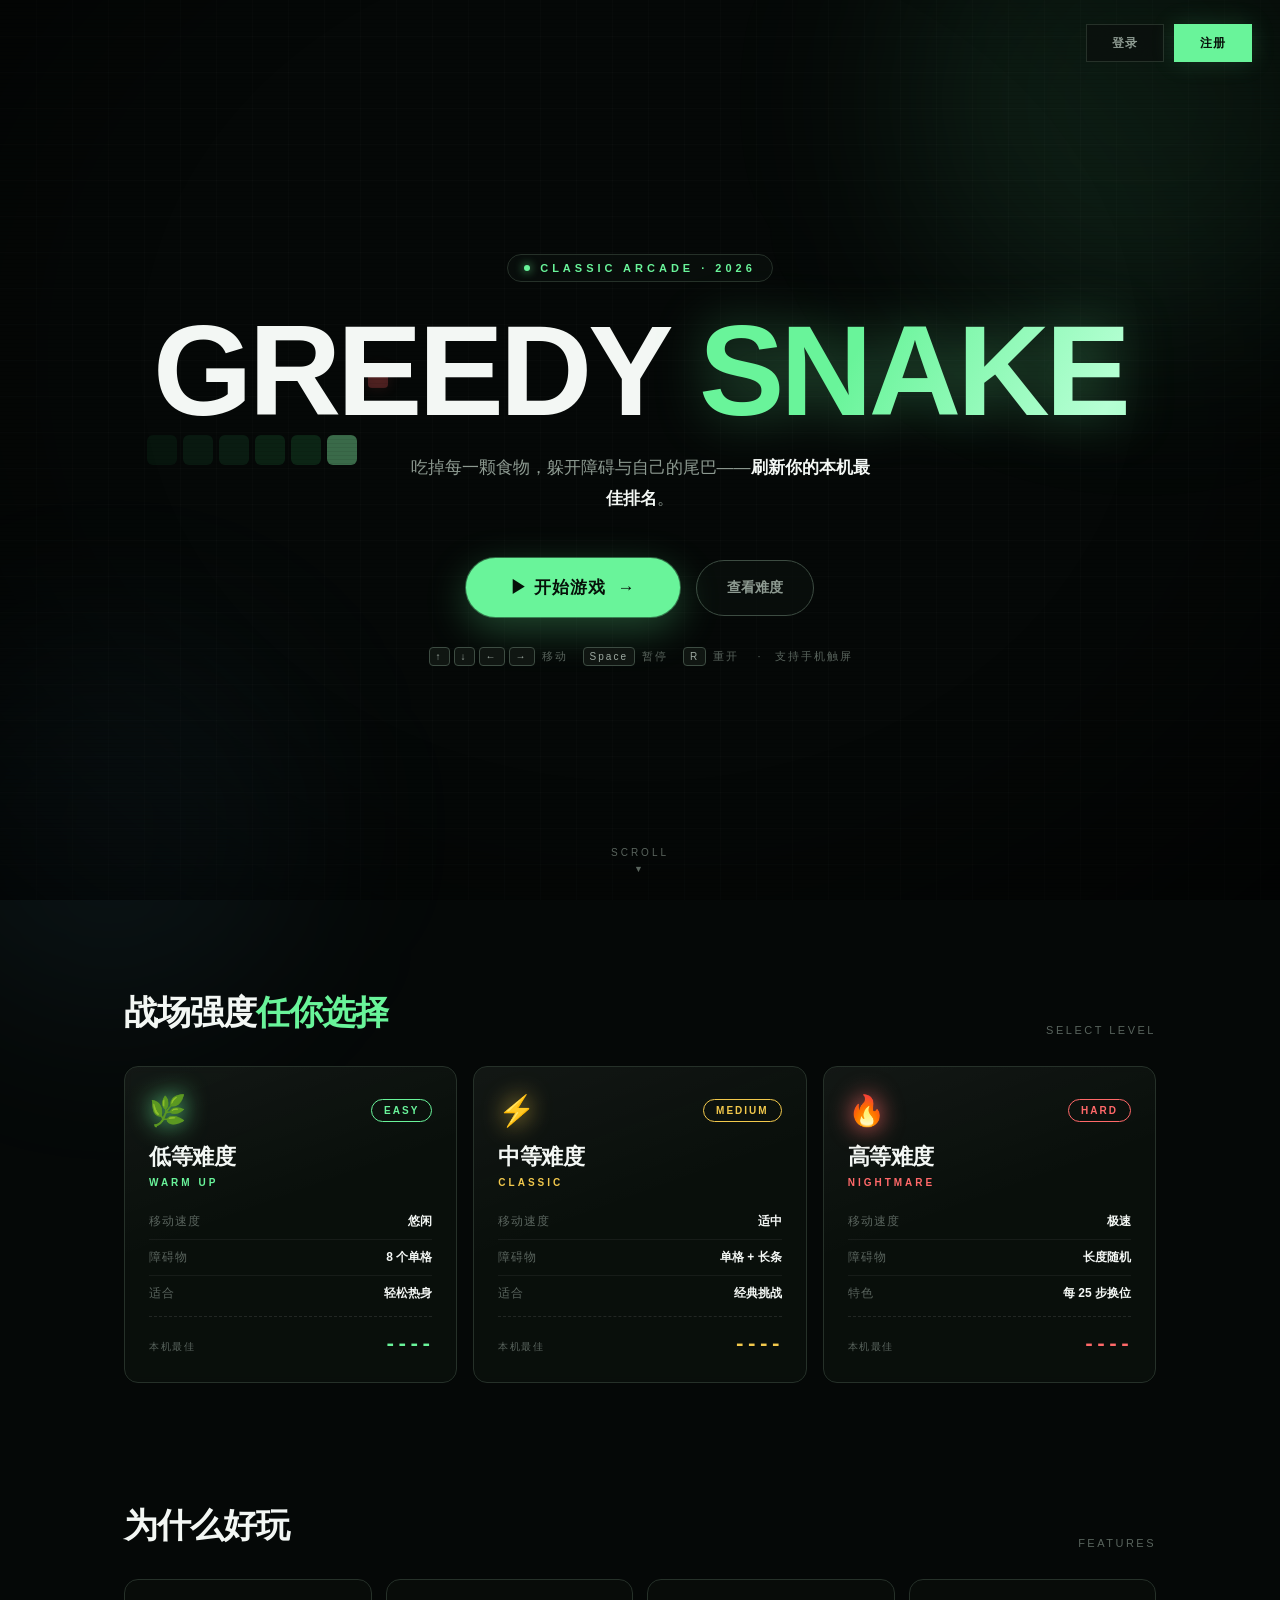
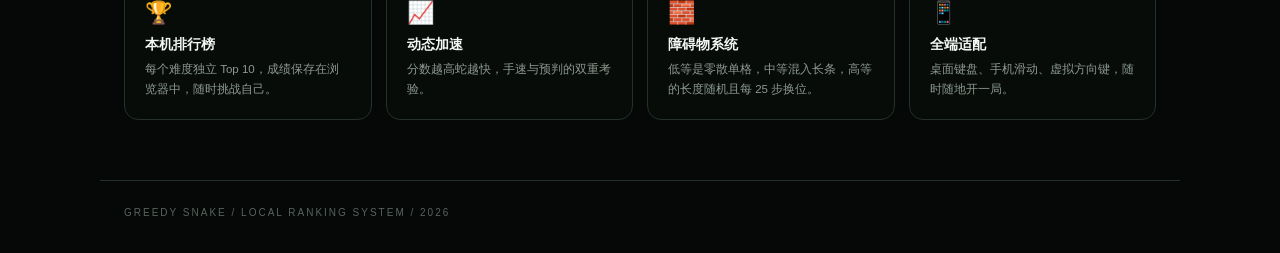
==== index.html @ e02978dd "Clear the auth forms when switching between login and register Only closing the dialog reset the inp" ====
<!DOCTYPE html>
<html lang="zh-CN">

<head>
    <meta charset="UTF-8">
    <meta name="viewport" content="width=device-width, initial-scale=1.0">
    <meta name="theme-color" content="#050807">
    <title>Greedy Snake · 经典贪吃蛇</title>
    <style>
        :root {
            color-scheme: dark;
            --bg: #050807;
            --green: #69f49a;
            --green-dim: rgba(105, 244, 154, .55);
            --yellow: #f2c94c;
            --red: #ff6969;
            --blue: #6ec6ff;
            --text: #f3f7f4;
            --muted: #8d9a91;
            --dim: #59645d;
            --line: #263129;
            --panel: #0b100d;
        }

        * {
            box-sizing: border-box;
            margin: 0;
            padding: 0;
        }

        html {
            scroll-behavior: smooth;
        }

        body {
            background: var(--bg);
            color: var(--text);
            font-family: Inter, "Microsoft YaHei", "PingFang SC", Arial, sans-serif;
            overflow-x: hidden;
        }

        button,
        input {
            font: inherit;
        }

        /* 顶部账号入口 */
        .accountBar {
            position: absolute;
            z-index: 10;
            top: 24px;
            right: 28px;
            display: flex;
            align-items: center;
            gap: 10px;
        }

        .accountButton {
            min-width: 78px;
            height: 38px;
            padding: 0 18px;
            border: 1px solid var(--line);
            background: rgba(11, 16, 13, .78);
            color: var(--muted);
            font-size: 12px;
            font-weight: 800;
            letter-spacing: 1px;
            cursor: pointer;
            backdrop-filter: blur(12px);
            transition: border-color .2s ease, color .2s ease, background .2s ease, transform .2s ease;
        }

        .accountButton:hover,
        .accountButton:focus-visible {
            border-color: var(--green);
            color: var(--text);
            outline: none;
            transform: translateY(-2px);
        }

        .accountButton.primary {
            border-color: var(--green);
            background: var(--green);
            color: #061009;
            box-shadow: 0 0 24px rgba(105, 244, 154, .15);
        }

        .accountButton.primary:hover,
        .accountButton.primary:focus-visible {
            background: #8affad;
            color: #061009;
        }

        .accountUser {
            display: flex;
            align-items: center;
            gap: 10px;
            height: 38px;
            padding-left: 14px;
            border: 1px solid var(--line);
            background: rgba(11, 16, 13, .82);
            backdrop-filter: blur(12px);
        }

        .accountUser[hidden] {
            display: none;
        }

        .accountUserName {
            max-width: 130px;
            overflow: hidden;
            color: var(--green);
            font-size: 12px;
            font-weight: 800;
            text-overflow: ellipsis;
            white-space: nowrap;
        }

        .logoutButton {
            align-self: stretch;
            padding: 0 12px;
            border: 0;
            border-left: 1px solid var(--line);
            background: transparent;
            color: var(--dim);
            font-size: 11px;
            cursor: pointer;
        }

        .logoutButton:hover,
        .logoutButton:focus-visible {
            color: var(--text);
            outline: none;
        }

        .authDialog {
            width: min(430px, calc(100vw - 32px));
            max-height: calc(100vh - 32px);
            margin: auto;
            padding: 0;
            overflow: auto;
            border: 1px solid #3d4c42;
            background: #0b100d;
            color: var(--text);
            box-shadow: 0 30px 100px rgba(0, 0, 0, .8), 0 0 45px rgba(105, 244, 154, .08);
        }

        .authDialog::backdrop {
            background: rgba(2, 5, 3, .78);
            backdrop-filter: blur(8px);
        }

        .authPanel {
            position: relative;
            padding: 30px 34px;
            background:
                linear-gradient(145deg, rgba(105, 244, 154, .07), transparent 40%),
                linear-gradient(rgba(255,255,255,.018) 1px, transparent 1px),
                linear-gradient(90deg, rgba(255,255,255,.018) 1px, transparent 1px);
            background-size: auto, 24px 24px, 24px 24px;
        }

        .authClose {
            position: absolute;
            top: 16px;
            right: 16px;
            width: 34px;
            height: 34px;
            border: 1px solid var(--line);
            background: rgba(5, 8, 7, .7);
            color: var(--muted);
            font-size: 20px;
            cursor: pointer;
        }

        .authClose:hover,
        .authClose:focus-visible {
            border-color: var(--green);
            color: var(--text);
            outline: none;
        }

        .authKicker {
            color: var(--green);
            font-family: Consolas, monospace;
            font-size: 10px;
            font-weight: 800;
            letter-spacing: 2.5px;
        }

        .authPanel h2 {
            margin-top: 10px;
            font-size: 30px;
            letter-spacing: -1px;
        }

        .authIntro {
            margin: 8px 0 24px;
            color: var(--muted);
            font-size: 13px;
            line-height: 1.7;
        }

        .authTabs {
            display: grid;
            grid-template-columns: 1fr 1fr;
            margin-bottom: 22px;
            border: 1px solid var(--line);
        }

        .authTab {
            height: 40px;
            border: 0;
            background: transparent;
            color: var(--dim);
            font-size: 12px;
            font-weight: 800;
            cursor: pointer;
        }

        .authTab.active {
            background: var(--green);
            color: #061009;
        }

        .authForm {
            display: grid;
            gap: 15px;
        }

        .authForm[hidden] {
            display: none;
        }

        .authField {
            display: grid;
            gap: 7px;
            color: var(--muted);
            font-size: 11px;
            font-weight: 800;
            letter-spacing: 1px;
        }

        .authField input {
            width: 100%;
            height: 46px;
            padding: 0 13px;
            border: 1px solid var(--line);
            border-radius: 0;
            outline: none;
            background: rgba(4, 8, 6, .85);
            color: var(--text);
            font-size: 14px;
            font-weight: 500;
            letter-spacing: 0;
        }

        .authField input:focus {
            border-color: var(--green);
            box-shadow: 0 0 0 3px rgba(105, 244, 154, .08);
        }

        .authField input::placeholder {
            color: #526058;
        }

        /* ── 注册时的协议勾选 ── */
        .authAgree {
            display: flex;
            flex-wrap: wrap;
            align-items: center;
            gap: 6px;
            margin-top: -2px;
            color: var(--muted);
            font-size: 11px;
            line-height: 1.6;
        }

        .authAgree input {
            width: 15px;
            height: 15px;
            margin: 0;
            accent-color: var(--green);
            cursor: pointer;
        }

        .authAgree label {
            cursor: pointer;
        }

        .authAgree a {
            color: var(--green);
            text-decoration: none;
        }

        .authAgree a:hover,
        .authAgree a:focus-visible {
            text-decoration: underline;
        }

        /* ── 注册密码强度检测 ── */
        .pwStrength {
            display: none;
            align-items: center;
            gap: 10px;
            margin-top: -8px;
            font-size: 10px;
            font-weight: 800;
            letter-spacing: 1px;
            color: var(--muted);
        }

        .pwStrength.on {
            display: flex;
        }

        .pwStrengthBars {
            display: flex;
            gap: 5px;
            flex: 1;
        }

        .pwStrengthBars i {
            flex: 1;
            height: 3px;
            background: #1c231f;
            transition: background .25s ease;
        }

        .pwStrengthText {
            min-width: 88px;
            text-align: right;
        }

        .pwStrength[data-level="1"] .pwStrengthText { color: var(--red); }
        .pwStrength[data-level="2"] .pwStrengthText { color: var(--yellow); }
        .pwStrength[data-level="3"] .pwStrengthText { color: var(--green); }

        .pwStrength[data-level="1"] .pwStrengthBars i:nth-child(-n+1) { background: var(--red); }
        .pwStrength[data-level="2"] .pwStrengthBars i:nth-child(-n+2) { background: var(--yellow); }
        .pwStrength[data-level="3"] .pwStrengthBars i:nth-child(-n+3) { background: var(--green); }

        .authSubmit {
            height: 48px;
            margin-top: 5px;
            border: 1px solid var(--green);
            background: var(--green);
            color: #061009;
            font-size: 13px;
            font-weight: 900;
            letter-spacing: 1px;
            cursor: pointer;
        }

        .authSubmit:hover,
        .authSubmit:focus-visible {
            background: #8affad;
            outline: none;
        }

        .authStatus {
            min-height: 20px;
            margin-top: 16px;
            color: var(--yellow);
            font-size: 11px;
            line-height: 1.7;
        }

        body:has(.authDialog[open]) {
            overflow: hidden;
        }

        /* ════════════════════════════════
           背景：AI 贪吃蛇演示 + 氛围层
           ════════════════════════════════ */
        #demoCanvas {
            position: fixed;
            inset: 0;
            width: 100vw;
            height: 100vh;
            opacity: .5;
            z-index: 0;
        }

        .scanlines {
            position: fixed;
            inset: 0;
            z-index: 1;
            pointer-events: none;
            background: repeating-linear-gradient(
                0deg,
                rgba(0, 0, 0, .18) 0px,
                rgba(0, 0, 0, .18) 1px,
                transparent 1px,
                transparent 4px
            );
            opacity: .35;
        }

        .vignette {
            position: fixed;
            inset: 0;
            z-index: 1;
            pointer-events: none;
            background:
                radial-gradient(ellipse at 50% 40%, transparent 55%, rgba(0, 0, 0, .55) 100%);
        }

        .glow-orb {
            position: fixed;
            z-index: 0;
            border-radius: 50%;
            filter: blur(90px);
            pointer-events: none;
        }

        .glow-orb.one {
            width: 480px;
            height: 480px;
            top: -140px;
            right: -100px;
            background: rgba(105, 244, 154, .09);
        }

        .glow-orb.two {
            width: 380px;
            height: 380px;
            bottom: -120px;
            left: -80px;
            background: rgba(110, 198, 255, .06);
        }

        /* ════════════════════════════════
           Hero 区
           ════════════════════════════════ */
        .hero {
            position: relative;
            z-index: 2;
            min-height: 100vh;
            display: flex;
            flex-direction: column;
            align-items: center;
            justify-content: center;
            text-align: center;
            padding: 60px 24px 40px;
        }

        .eyebrow {
            display: inline-flex;
            align-items: center;
            gap: 10px;
            padding: 7px 16px;
            border: 1px solid var(--line);
            border-radius: 999px;
            background: rgba(11, 16, 13, .7);
            color: var(--green);
            font-size: 11px;
            font-weight: 800;
            letter-spacing: 4px;
            animation: fadeDown .8s ease both;
        }

        .eyebrow i {
            width: 6px;
            height: 6px;
            border-radius: 50%;
            background: var(--green);
            box-shadow: 0 0 10px var(--green);
            animation: blink 1.6s infinite;
        }

        @keyframes blink {
            0%, 100% { opacity: 1; }
            50% { opacity: .25; }
        }

        .hero h1 {
            margin: 28px 0 0;
            font-size: clamp(52px, 10vw, 128px);
            font-weight: 900;
            line-height: .95;
            letter-spacing: -4px;
            animation: fadeDown .8s .1s ease both;
        }

        .hero h1 .word {
            color: var(--text);
        }

        .hero h1 .accent {
            background: linear-gradient(120deg, var(--green) 20%, #b6ffd4 50%, var(--green) 80%);
            background-size: 200% auto;
            -webkit-background-clip: text;
            background-clip: text;
            color: transparent;
            animation: shine 4s linear infinite;
            filter: drop-shadow(0 0 26px rgba(105, 244, 154, .35));
        }

        @keyframes shine {
            to { background-position: 200% center; }
        }

        .tagline {
            margin: 22px 0 0;
            max-width: 460px;
            color: var(--muted);
            font-size: clamp(14px, 2vw, 17px);
            line-height: 1.8;
            animation: fadeDown .8s .2s ease both;
        }

        .tagline strong {
            color: var(--text);
        }

        /* ── CTA 按钮 ── */
        .ctaRow {
            display: flex;
            align-items: center;
            gap: 16px;
            margin-top: 44px;
            animation: fadeDown .8s .3s ease both;
        }

        .cta {
            position: relative;
            display: inline-flex;
            align-items: center;
            gap: 12px;
            padding: 18px 44px;
            border-radius: 999px;
            background: var(--green);
            color: #061009;
            font-size: 17px;
            font-weight: 900;
            letter-spacing: 1px;
            text-decoration: none;
            box-shadow:
                0 0 0 1px rgba(105, 244, 154, .4),
                0 12px 40px rgba(105, 244, 154, .28);
            transition: transform .25s ease, box-shadow .25s ease;
            overflow: hidden;
        }

        .cta::before {
            content: "";
            position: absolute;
            top: 0;
            left: -80%;
            width: 50%;
            height: 100%;
            background: linear-gradient(100deg, transparent, rgba(255, 255, 255, .45), transparent);
            transform: skewX(-20deg);
            animation: sweep 3.2s ease-in-out infinite;
        }

        @keyframes sweep {
            0%, 55% { left: -80%; }
            100% { left: 160%; }
        }

        .cta:hover {
            transform: translateY(-3px) scale(1.03);
            box-shadow:
                0 0 0 1px rgba(105, 244, 154, .6),
                0 18px 55px rgba(105, 244, 154, .42);
        }

        .cta .arrow {
            transition: transform .25s ease;
        }

        .cta:hover .arrow {
            transform: translateX(5px);
        }

        .ctaGhost {
            display: inline-flex;
            align-items: center;
            gap: 8px;
            padding: 18px 30px;
            border: 1px solid var(--line-bright, #3d4c42);
            border-radius: 999px;
            background: rgba(11, 16, 13, .7);
            color: var(--muted);
            font-size: 14px;
            font-weight: 700;
            text-decoration: none;
            transition: border-color .25s ease, color .25s ease, transform .25s ease;
        }

        .ctaGhost:hover {
            border-color: var(--green);
            color: var(--text);
            transform: translateY(-3px);
        }

        .heroHint {
            margin-top: 30px;
            color: var(--dim);
            font-size: 11px;
            letter-spacing: 2px;
            animation: fadeDown .8s .4s ease both;
        }

        .heroHint kbd {
            min-width: 20px;
            display: inline-block;
            margin: 0 2px;
            padding: 3px 6px;
            border: 1px solid #3d4c42;
            border-radius: 4px;
            background: #101612;
            color: #9da9a1;
            font-family: inherit;
            font-size: 10px;
            text-align: center;
        }

        @keyframes fadeDown {
            from { opacity: 0; transform: translateY(24px); }
            to { opacity: 1; transform: translateY(0); }
        }

        /* ── 向下滚动指示 ── */
        .scrollCue {
            position: absolute;
            bottom: 26px;
            left: 50%;
            transform: translateX(-50%);
            color: var(--dim);
            font-size: 10px;
            letter-spacing: 3px;
            animation: bounce 2s ease-in-out infinite;
        }

        .scrollCue::after {
            content: "▼";
            display: block;
            text-align: center;
            margin-top: 6px;
            font-size: 9px;
        }

        @keyframes bounce {
            0%, 100% { transform: translate(-50%, 0); opacity: .7; }
            50% { transform: translate(-50%, 8px); opacity: 1; }
        }

        /* ════════════════════════════════
           难度卡片区
           ════════════════════════════════ */
        .section {
            position: relative;
            z-index: 2;
            width: min(1080px, 100%);
            margin: 0 auto;
            padding: 90px 24px 30px;
        }

        .sectionHead {
            display: flex;
            align-items: flex-end;
            justify-content: space-between;
            gap: 20px;
            margin-bottom: 30px;
        }

        .sectionHead h2 {
            font-size: clamp(24px, 3.4vw, 34px);
            letter-spacing: -1px;
        }

        .sectionHead h2 em {
            font-style: normal;
            color: var(--green);
        }

        .sectionHead p {
            color: var(--dim);
            font-size: 11px;
            letter-spacing: 2.5px;
        }

        .cards {
            display: grid;
            grid-template-columns: repeat(3, minmax(0, 1fr));
            gap: 16px;
        }

        .card {
            position: relative;
            display: flex;
            flex-direction: column;
            gap: 14px;
            padding: 26px 24px;
            border: 1px solid var(--line);
            border-radius: 14px;
            background:
                linear-gradient(160deg, rgba(255, 255, 255, .04), transparent 45%),
                rgba(11, 16, 13, .88);
            text-decoration: none;
            color: inherit;
            backdrop-filter: blur(4px);
            transition: transform .28s ease, border-color .28s ease, box-shadow .28s ease;
            overflow: hidden;
        }

        .card::after {
            content: "";
            position: absolute;
            inset: auto 0 0;
            height: 3px;
            background: currentColor;
            transform: scaleX(0);
            transform-origin: left;
            transition: transform .3s ease;
        }

        .card:hover {
            transform: translateY(-8px);
            border-color: currentColor;
        }

        .card:hover::after {
            transform: scaleX(1);
        }

        .card.easy { color: var(--green); }
        .card.medium { color: var(--yellow); }
        .card.hard { color: var(--red); }

        .cardTop {
            display: flex;
            align-items: center;
            justify-content: space-between;
        }

        .badge {
            padding: 5px 12px;
            border-radius: 999px;
            border: 1px solid currentColor;
            font-size: 10px;
            font-weight: 900;
            letter-spacing: 2px;
        }

        .cardIcon {
            font-size: 30px;
            filter: drop-shadow(0 0 12px currentColor);
        }

        .card h3 {
            color: var(--text);
            margin: 0;
            font-size: 22px;
            letter-spacing: -.5px;
        }

        .card .en {
            color: currentColor;
            font-size: 10px;
            font-weight: 800;
            letter-spacing: 3px;
            margin-top: 4px;
        }

        .cardSpecs {
            list-style: none;
            display: flex;
            flex-direction: column;
        }

        .cardSpecs li {
            display: flex;
            align-items: center;
            justify-content: space-between;
            padding: 9px 0;
            border-bottom: 1px solid rgba(255, 255, 255, .06);
            font-size: 12px;
        }

        .cardSpecs li:last-child {
            border-bottom: 0;
            padding-bottom: 0;
        }

        .cardSpecs span {
            color: var(--dim);
            letter-spacing: 1px;
        }

        .cardSpecs strong {
            color: var(--text);
            font-weight: 700;
        }

        .cardBest {
            display: flex;
            align-items: baseline;
            justify-content: space-between;
            margin-top: auto;
            padding-top: 16px;
            border-top: 1px dashed rgba(255, 255, 255, .1);
        }

        .cardBest span {
            color: var(--dim);
            font-size: 10px;
            letter-spacing: 1.5px;
        }

        .cardBest strong {
            font-family: Consolas, monospace;
            font-size: 20px;
            color: currentColor;
        }

        /* ════════════════════════════════
           特色区
           ════════════════════════════════ */
        .features {
            display: grid;
            grid-template-columns: repeat(4, minmax(0, 1fr));
            gap: 14px;
            padding-bottom: 30px;
        }

        .feature {
            padding: 20px;
            border: 1px solid var(--line);
            border-radius: 14px;
            background: rgba(11, 16, 13, .6);
            text-align: left;
        }

        .feature .fi {
            font-size: 22px;
        }

        .feature h4 {
            margin: 10px 0 6px;
            font-size: 14px;
        }

        .feature p {
            color: var(--muted);
            font-size: 11.5px;
            line-height: 1.7;
        }

        /* ════════════════════════════════
           页脚
           ════════════════════════════════ */
        footer {
            position: relative;
            z-index: 2;
            display: flex;
            align-items: center;
            justify-content: space-between;
            gap: 16px;
            width: min(1080px, 100%);
            margin: 0 auto;
            padding: 26px 24px 34px;
            border-top: 1px solid var(--line);
            color: var(--dim);
            font-size: 10px;
            letter-spacing: 2px;
        }

        footer a {
            color: var(--green);
            text-decoration: none;
        }

        footer a:hover {
            text-decoration: underline;
        }

        /* ════════════════════════════════
           响应式
           ════════════════════════════════ */
        @media (max-width: 900px) {
            .cards {
                grid-template-columns: 1fr;
            }

            .features {
                grid-template-columns: repeat(2, 1fr);
            }
        }

        @media (max-width: 560px) {
            .accountBar {
                top: 14px;
                right: 14px;
                gap: 7px;
            }

            .accountButton {
                min-width: 64px;
                height: 34px;
                padding: 0 12px;
                font-size: 11px;
            }

            .authPanel {
                padding: 30px 22px 24px;
            }

            .hero h1 {
                letter-spacing: -2px;
            }

            .ctaRow {
                flex-direction: column;
                width: 100%;
            }

            .cta,
            .ctaGhost {
                width: min(320px, 100%);
                justify-content: center;
            }

            .features {
                grid-template-columns: 1fr;
            }

            footer {
                flex-direction: column;
                text-align: center;
            }
        }

        @media (prefers-reduced-motion: reduce) {
            *,
            *::before,
            *::after {
                animation: none !important;
                transition: none !important;
            }
        }
    </style>
</head>

<body>

<!-- 氛围层 -->
<canvas id="demoCanvas" aria-hidden="true"></canvas>
<div class="glow-orb one" aria-hidden="true"></div>
<div class="glow-orb two" aria-hidden="true"></div>
<div class="scanlines" aria-hidden="true"></div>
<div class="vignette" aria-hidden="true"></div>

<nav class="accountBar" aria-label="账号操作">
    <button class="accountButton guestAccountAction" type="button" data-auth-open="login">登录</button>
    <button class="accountButton primary guestAccountAction" type="button" data-auth-open="register">注册</button>
    <div class="accountUser" id="accountUser" hidden>
        <span class="accountUserName" id="accountUserName"></span>
        <button class="logoutButton" id="logoutButton" type="button">退出</button>
    </div>
</nav>

<dialog class="authDialog" id="authDialog" aria-labelledby="authTitle">
    <section class="authPanel">
        <button class="authClose" id="authClose" type="button" aria-label="关闭登录窗口">×</button>
        <p class="authKicker">PLAYER ACCOUNT</p>
        <h2 id="authTitle">欢迎回来</h2>
        <p class="authIntro" id="authIntro">登录后即可在不同设备继续挑战。</p>

        <div class="authTabs" role="tablist" aria-label="登录或注册">
            <button class="authTab active" type="button" role="tab" aria-selected="true" data-auth-tab="login">登录</button>
            <button class="authTab" type="button" role="tab" aria-selected="false" data-auth-tab="register">注册</button>
        </div>

        <form class="authForm" id="loginForm" data-auth-form="login">
            <label class="authField">
                邮箱
                <input name="email" type="email" autocomplete="email" placeholder="player@example.com" required>
            </label>
            <label class="authField">
                密码
                <input name="password" type="password" autocomplete="current-password" minlength="8" placeholder="请输入至少 8 位密码" required>
            </label>
            <button class="authSubmit" type="submit">进入游戏 →</button>
        </form>

        <form class="authForm" id="registerForm" data-auth-form="register" hidden>
            <label class="authField">
                玩家昵称
                <input name="nickname" type="text" autocomplete="nickname" maxlength="12" pattern=".*\S.*" title="昵称不能全是空格" placeholder="最多 12 个字符" required>
            </label>
            <label class="authField">
                邮箱
                <input name="email" type="email" autocomplete="email" placeholder="player@example.com" required>
            </label>
            <label class="authField">
                密码
                <input name="password" type="password" autocomplete="new-password" minlength="8" pattern=".*\S.*" title="密码不能全是空格" placeholder="请输入至少 8 位密码" required>
            </label>
            <span class="pwStrength" id="pwStrength" data-level="0" aria-live="polite">
                <span class="pwStrengthBars" aria-hidden="true"><i></i><i></i><i></i></span>
                <span class="pwStrengthText" id="pwStrengthText"></span>
            </span>
            <label class="authField">
                确认密码
                <input name="confirmPassword" type="password" autocomplete="new-password" minlength="8" placeholder="再次输入密码" required>
            </label>
            <div class="authAgree">
                <input type="checkbox" id="agreeTerms" name="agreed" required>
                <label for="agreeTerms">我已阅读并同意</label>
                <a href="/terms.html" target="_blank" rel="noopener">《用户协议》</a>
                <span>与</span>
                <a href="/privacy.html" target="_blank" rel="noopener">《隐私政策》</a>
            </div>
            <button class="authSubmit" type="submit">创建玩家账号 →</button>
        </form>

        <p class="authStatus" id="authStatus" role="status" aria-live="polite"></p>
    </section>
</dialog>

<!-- Hero -->
<main class="hero">
    <p class="eyebrow"><i></i> CLASSIC ARCADE · 2026</p>
    <h1><span class="word">GREEDY</span> <span class="accent">SNAKE</span></h1>
    <p class="tagline">吃掉每一颗食物，躲开障碍与自己的尾巴——<strong>刷新你的本机最佳排名</strong>。</p>

    <div class="ctaRow">
        <a class="cta" id="startGameLink" href="web_game/page/home.html">▶ 开始游戏 <span class="arrow">→</span></a>
        <a class="ctaGhost" href="#difficulty">查看难度</a>
    </div>

    <p class="heroHint">
        <kbd>↑</kbd><kbd>↓</kbd><kbd>←</kbd><kbd>→</kbd> 移动　<kbd>Space</kbd> 暂停　<kbd>R</kbd> 重开
        　·　支持手机触屏
    </p>

    <span class="scrollCue">SCROLL</span>
</main>

<!-- 难度选择 -->
<section class="section" id="difficulty">
    <div class="sectionHead">
        <h2>战场强度<em>任你选择</em></h2>
        <p>SELECT LEVEL</p>
    </div>

    <div class="cards">
        <div class="card easy">
            <div class="cardTop">
                <span class="cardIcon">🌿</span>
                <span class="badge">EASY</span>
            </div>
            <div class="cardTitle">
                <h3>低等难度</h3>
                <span class="en">WARM UP</span>
            </div>
            <ul class="cardSpecs">
                <li><span>移动速度</span><strong>悠闲</strong></li>
                <li><span>障碍物</span><strong>8 个单格</strong></li>
                <li><span>适合</span><strong>轻松热身</strong></li>
            </ul>
            <div class="cardBest">
                <span>本机最佳</span>
                <strong id="bestEasy">----</strong>
            </div>
        </div>

        <div class="card medium">
            <div class="cardTop">
                <span class="cardIcon">⚡</span>
                <span class="badge">MEDIUM</span>
            </div>
            <div class="cardTitle">
                <h3>中等难度</h3>
                <span class="en">CLASSIC</span>
            </div>
            <ul class="cardSpecs">
                <li><span>移动速度</span><strong>适中</strong></li>
                <li><span>障碍物</span><strong>单格 + 长条</strong></li>
                <li><span>适合</span><strong>经典挑战</strong></li>
            </ul>
            <div class="cardBest">
                <span>本机最佳</span>
                <strong id="bestMedium">----</strong>
            </div>
        </div>

        <div class="card hard">
            <div class="cardTop">
                <span class="cardIcon">🔥</span>
                <span class="badge">HARD</span>
            </div>
            <div class="cardTitle">
                <h3>高等难度</h3>
                <span class="en">NIGHTMARE</span>
            </div>
            <ul class="cardSpecs">
                <li><span>移动速度</span><strong>极速</strong></li>
                <li><span>障碍物</span><strong>长度随机</strong></li>
                <li><span>特色</span><strong>每 25 步换位</strong></li>
            </ul>
            <div class="cardBest">
                <span>本机最佳</span>
                <strong id="bestHard">----</strong>
            </div>
        </div>
    </div>
</section>

<!-- 特色 -->
<section class="section">
    <div class="sectionHead">
        <h2>为什么好玩</h2>
        <p>FEATURES</p>
    </div>

    <div class="features">
        <div class="feature">
            <span class="fi">🏆</span>
            <h4>本机排行榜</h4>
            <p>每个难度独立 Top 10，成绩保存在浏览器中，随时挑战自己。</p>
        </div>
        <div class="feature">
            <span class="fi">📈</span>
            <h4>动态加速</h4>
            <p>分数越高蛇越快，手速与预判的双重考验。</p>
        </div>
        <div class="feature">
            <span class="fi">🧱</span>
            <h4>障碍物系统</h4>
            <p>低等是零散单格，中等混入长条，高等的长度随机且每 25 步换位。</p>
        </div>
        <div class="feature">
            <span class="fi">📱</span>
            <h4>全端适配</h4>
            <p>桌面键盘、手机滑动、虚拟方向键，随时随地开一局。</p>
        </div>
    </div>
</section>

<footer>
    <span>GREEDY SNAKE / LOCAL RANKING SYSTEM / 2026</span>
</footer>

<script>
    /* ════════════════════════════════
       背景：自动寻路的演示贪吃蛇
       ════════════════════════════════ */
    (function () {
        const canvas = document.getElementById("demoCanvas");
        const ctx = canvas.getContext("2d");
        const reducedMotion = window.matchMedia("(prefers-reduced-motion: reduce)").matches;

        const CELL = 36;
        let cols = 0;
        let rows = 0;
        let snake = [];
        let dir = { x: 1, y: 0 };
        let food = { x: 0, y: 0 };
        let deadFade = 0;

        function resize() {
            canvas.width = window.innerWidth;
            canvas.height = window.innerHeight;
            cols = Math.ceil(canvas.width / CELL);
            rows = Math.ceil(canvas.height / CELL);
            resetSnake();
        }

        function resetSnake() {
            const startY = Math.floor(rows / 2);
            const startX = Math.floor(cols / 4);
            snake = [];
            for (let i = 0; i < 6; i++) {
                snake.push({ x: startX - i, y: startY });
            }
            dir = { x: 1, y: 0 };
            placeFood();
        }

        function placeFood() {
            let tries = 0;
            do {
                food = {
                    x: Math.floor(Math.random() * cols),
                    y: Math.floor(Math.random() * rows)
                };
                tries++;
            } while (tries < 200 && snake.some(p => p.x === food.x && p.y === food.y));
        }

        function occupied(x, y, ignoreTail) {
            return snake.some((p, i) => {
                if (ignoreTail && i === snake.length - 1) return false;
                return p.x === x && p.y === y;
            });
        }

        function step() {
            const head = snake[0];
            // 候选方向：优先靠近食物
            const prefs = [];
            const dx = food.x - head.x;
            const dy = food.y - head.y;

            if (Math.abs(dx) >= Math.abs(dy)) {
                if (dx !== 0) prefs.push({ x: Math.sign(dx), y: 0 });
                if (dy !== 0) prefs.push({ x: 0, y: Math.sign(dy) });
            } else {
                if (dy !== 0) prefs.push({ x: 0, y: Math.sign(dy) });
                if (dx !== 0) prefs.push({ x: Math.sign(dx), y: 0 });
            }
            // 备选：其余方向
            [{ x: 1, y: 0 }, { x: -1, y: 0 }, { x: 0, y: 1 }, { x: 0, y: -1 }]
                .forEach(d => prefs.push(d));

            let next = null;
            for (const d of prefs) {
                // 不能直接掉头
                if (d.x === -dir.x && d.y === -dir.y) continue;
                const nx = head.x + d.x;
                const ny = head.y + d.y;
                if (nx < 0 || ny < 0 || nx >= cols || ny >= rows) continue;
                if (occupied(nx, ny, true)) continue;
                next = { d, nx, ny };
                break;
            }

            if (!next) {
                // 无路可走：淡出后重生
                deadFade = 12;
                resetSnake();
                return;
            }

            dir = next.d;
            snake.unshift({ x: next.nx, y: next.ny });

            if (next.nx === food.x && next.ny === food.y) {
                if (snake.length > 40) snake.pop(); // 限制长度，避免占满全屏
                placeFood();
            } else {
                snake.pop();
            }
        }

        function roundRect(x, y, w, h, r) {
            ctx.beginPath();
            ctx.moveTo(x + r, y);
            ctx.arcTo(x + w, y, x + w, y + h, r);
            ctx.arcTo(x + w, y + h, x, y + h, r);
            ctx.arcTo(x, y + h, x, y, r);
            ctx.arcTo(x, y, x + w, y, r);
            ctx.closePath();
        }

        function draw() {
            ctx.clearRect(0, 0, canvas.width, canvas.height);

            // 淡网格
            ctx.strokeStyle = "rgba(255,255,255,.03)";
            ctx.lineWidth = 1;
            ctx.beginPath();
            for (let x = CELL; x < canvas.width; x += CELL) {
                ctx.moveTo(x + .5, 0);
                ctx.lineTo(x + .5, canvas.height);
            }
            for (let y = CELL; y < canvas.height; y += CELL) {
                ctx.moveTo(0, y + .5);
                ctx.lineTo(canvas.width, y + .5);
            }
            ctx.stroke();

            // 食物
            ctx.fillStyle = "rgba(255,95,95,.5)";
            ctx.shadowColor = "rgba(255,95,95,.5)";
            ctx.shadowBlur = 14;
            roundRect(food.x * CELL + 8, food.y * CELL + 8, CELL - 16, CELL - 16, 4);
            ctx.fill();
            ctx.shadowBlur = 0;

            // 蛇
            snake.forEach((p, i) => {
                const t = i / snake.length;
                ctx.fillStyle = i === 0
                    ? "rgba(138,255,173,.8)"
                    : `rgba(44,167,90,${0.42 - t * 0.3})`;
                roundRect(p.x * CELL + 3, p.y * CELL + 3, CELL - 6, CELL - 6, 6);
                ctx.fill();
            });
        }

        let lastStep = 0;
        function loop(now) {
            if (now - lastStep > 130) {
                lastStep = now;
                step();
            }
            draw();
            requestAnimationFrame(loop);
        }

        window.addEventListener("resize", resize);
        resize();

        if (reducedMotion) {
            draw(); // 静态一帧
        } else {
            requestAnimationFrame(loop);
        }
    })();

    /* 登录 / 注册 */
    (function () {
        const API_BASE = "";
        const AUTH_TOKEN_KEY = "greedySnakeAuthToken";
        const PLAYER_NAME_KEY = "greedySnakePlayerName";
        const dialog = document.getElementById("authDialog");
        const title = document.getElementById("authTitle");
        const intro = document.getElementById("authIntro");
        const status = document.getElementById("authStatus");
        const tabs = document.querySelectorAll("[data-auth-tab]");
        const forms = document.querySelectorAll("[data-auth-form]");
        const guestActions = document.querySelectorAll(".guestAccountAction");
        const accountUser = document.getElementById("accountUser");
        const accountUserName = document.getElementById("accountUserName");
        const startGameLink = document.getElementById("startGameLink");
        let authenticated = false;
        let continueToGame = new URLSearchParams(window.location.search).get("login") === "required";

        function getToken() {
            try {
                return localStorage.getItem(AUTH_TOKEN_KEY) || "";
            } catch (error) {
                return "";
            }
        }

        function saveToken(token) {
            try {
                if (token) localStorage.setItem(AUTH_TOKEN_KEY, token);
                else localStorage.removeItem(AUTH_TOKEN_KEY);
            } catch (error) {
                // 当前会话仍可继续，刷新页面后需要重新登录。
            }
        }

        function showAccount(user) {
            authenticated = Boolean(user);
            guestActions.forEach(button => { button.hidden = Boolean(user); });
            accountUser.hidden = !user;
            accountUserName.textContent = user ? `● ${user.nickname}` : "";
            accountUserName.title = user ? user.email : "";

            if (user) {
                try {
                    localStorage.setItem(PLAYER_NAME_KEY, user.nickname);
                } catch (error) {
                    // 昵称同步失败不影响登录。
                }
            }
        }

        const FIELD_LABELS = { nickname: "昵称", email: "邮箱", password: "密码" };

        // 后端校验失败时 detail 是数组，需转成可读文案，否则界面会显示 [object Object]
        function describeAuthError(detail) {
            if (!Array.isArray(detail)) return detail;

            return detail.map(item => {
                const field = Array.isArray(item?.loc) ? item.loc[item.loc.length - 1] : "";
                const label = FIELD_LABELS[field] || "输入内容";
                switch (item?.type) {
                    case "missing": return `请填写${label}`;
                    case "string_too_short": return `${label}长度不足`;
                    case "string_too_long": return `${label}超出长度限制`;
                    case "value_error": return `${label}格式不正确`;
                    default: return `${label}校验未通过`;
                }
            }).join("；");
        }

        async function authRequest(path, options = {}) {
            const response = await fetch(`${API_BASE}${path}`, options);
            let body = null;
            try {
                body = await response.json();
            } catch (error) {
                body = null;
            }

            if (!response.ok) {
                const detail = describeAuthError(body?.detail);
                if (detail) throw new Error(detail);
                // 后端异常时可能返回非 JSON 的纯文本，此时按状态码给出线索
                throw new Error(response.status >= 500
                    ? `服务器暂时不可用（HTTP ${response.status}），请稍后再试。`
                    : "账号服务暂时不可用");
            }
            return body;
        }

        function setSubmitting(form, submitting) {
            const button = form.querySelector("button[type='submit']");
            button.disabled = submitting;
            button.textContent = submitting
                ? "正在连接..."
                : form.id === "loginForm" ? "进入游戏账号 →" : "创建玩家账号 →";
        }

        function openAuth(mode) {
            selectMode(mode);
            if (!dialog.open) dialog.showModal();
        }

        function selectMode(mode) {
            // 切换 tab 时清空另一侧残留的输入，避免切回来看到上次填的内容
            const visibleForm = document.querySelector("[data-auth-form]:not([hidden])");
            if (visibleForm && visibleForm.dataset.authForm !== mode) resetAuthForms();

            const isLogin = mode === "login";
            title.textContent = isLogin ? "欢迎回来" : "创建玩家账号";
            intro.textContent = isLogin
                ? "登录后即可在不同设备继续挑战。"
                : "注册账号，保留昵称与全球排行榜记录。";
            status.textContent = "";

            tabs.forEach(tab => {
                const selected = tab.dataset.authTab === mode;
                tab.classList.toggle("active", selected);
                tab.setAttribute("aria-selected", String(selected));
            });

            forms.forEach(form => {
                form.hidden = form.dataset.authForm !== mode;
            });

            const activeForm = document.querySelector(`[data-auth-form="${mode}"]`);
            window.setTimeout(() => activeForm.querySelector("input").focus(), 0);
        }

        document.querySelectorAll("[data-auth-open]").forEach(button => {
            button.addEventListener("click", () => {
                continueToGame = false;
                openAuth(button.dataset.authOpen);
            });
        });

        startGameLink.addEventListener("click", event => {
            if (authenticated) return;
            event.preventDefault();
            continueToGame = true;
            openAuth("login");
        });

        tabs.forEach(tab => {
            tab.addEventListener("click", () => selectMode(tab.dataset.authTab));
        });

        document.getElementById("authClose").addEventListener("click", () => dialog.close());

        dialog.addEventListener("click", event => {
            if (event.target === dialog) dialog.close();
        });

        // 关闭弹窗（×、点击遮罩、Esc）时复位两个表单，避免下次打开残留上次输入；
        // form.reset() 会触发强度检测器自身的 reset 监听，强度条一并复位
        function resetAuthForms() {
            forms.forEach(form => {
                form.reset();
                setSubmitting(form, false);
            });
            status.textContent = "";
        }

        dialog.addEventListener("close", resetAuthForms);

        document.getElementById("loginForm").addEventListener("submit", async event => {
            event.preventDefault();
            const form = event.currentTarget;
            const data = new FormData(form);
            setSubmitting(form, true);
            status.textContent = "";

            try {
                const result = await authRequest("/api/auth/login", {
                    method: "POST",
                    headers: { "Content-Type": "application/json" },
                    body: JSON.stringify({
                        email: data.get("email"),
                        password: data.get("password")
                    })
                });
                saveToken(result.token);
                showAccount(result.user);
                form.reset();
                dialog.close();
                if (continueToGame) window.location.href = startGameLink.href;
            } catch (error) {
                status.textContent = error.message === "Failed to fetch"
                    ? "无法连接账号服务，请确认 FastAPI 和 MySQL 已启动。"
                    : error.message;
            } finally {
                setSubmitting(form, false);
            }
        });

        // ── 注册密码强度检测（弱 / 较强 / 强）──────────────
        (function initPasswordStrength() {
            const form = document.getElementById("registerForm");
            const input = form && form.querySelector('input[name="password"]');
            const meter = document.getElementById("pwStrength");
            const text = document.getElementById("pwStrengthText");
            if (!form || !input || !meter || !text) return;

            const COMMON_WORDS = ["password", "passwd", "admin", "iloveyou", "qwerty", "qazwsx", "1qaz", "zxcv", "asdf", "abc123", "a123456", "aa123456", "12345678", "123456789", "666666", "888888", "5201314", "woaini"];
            const SEQUENCES = ["1234", "2345", "3456", "4567", "5678", "6789", "abcd", "bcde", "cdef", "qwer", "wert", "asdf", "qaz", "wsx"];

            function passwordLevel(value) {
                if (value.length < 8) return 0;

                let score = 0;
                if (value.length >= 10) score += 1;
                if (value.length >= 14) score += 1;
                if (/[a-z]/.test(value)) score += 1;
                if (/[A-Z]/.test(value)) score += 1;
                if (/[0-9]/.test(value)) score += 1;
                if (/[^A-Za-z0-9]/.test(value)) score += 1;

                // 可预测的部分只扣分，不再一票降级
                const lower = value.toLowerCase();
                if (COMMON_WORDS.some(word => lower.includes(word))) score -= 3;
                if (SEQUENCES.some(seq => lower.includes(seq))) score -= 1;
                if (/^(.)\1+$/.test(value)) score -= 3;
                score = Math.max(0, score);

                if (score <= 2) return 1;   // 弱
                if (score === 3) return 2;  // 较强
                return 3;                    // 强
            }

            const LABELS = { 0: "太短 · 至少 8 位", 1: "弱", 2: "较强", 3: "强" };

            input.addEventListener("input", () => {
                const value = input.value;
                if (!value) {
                    meter.classList.remove("on");
                    meter.dataset.level = "0";
                    text.textContent = "";
                    return;
                }
                meter.classList.add("on");
                if (!value.trim()) {
                    // 纯空格：长度够也不算有效密码
                    meter.dataset.level = "0";
                    text.textContent = "不能全是空格";
                    return;
                }
                const level = passwordLevel(value);
                meter.dataset.level = String(level);
                text.textContent = LABELS[level];
            });

            form.addEventListener("reset", () => {
                meter.classList.remove("on");
                meter.dataset.level = "0";
                text.textContent = "";
            });
        })();

        document.getElementById("registerForm").addEventListener("submit", async event => {
            event.preventDefault();
            const form = event.currentTarget;
            const data = new FormData(event.currentTarget);

            const nickname = (data.get("nickname") || "").trim();
            if (!nickname) {
                status.textContent = "昵称不能全是空格，请输入可识别的名字。";
                return;
            }

            const password = data.get("password") || "";
            if (!password.trim()) {
                status.textContent = "密码不能全是空格，请输入有效密码。";
                return;
            }

            if (password !== data.get("confirmPassword")) {
                status.textContent = "两次输入的密码不一致，请重新确认。";
                return;
            }

            // 浏览器原生 required 已会拦截，这里再兜一层，避免绕过属性直接提交
            if (!document.getElementById("agreeTerms").checked) {
                status.textContent = "请先阅读并同意《用户协议》与《隐私政策》。";
                return;
            }

            setSubmitting(form, true);
            status.textContent = "";

            try {
                const result = await authRequest("/api/auth/register", {
                    method: "POST",
                    headers: { "Content-Type": "application/json" },
                    body: JSON.stringify({
                        nickname,
                        email: data.get("email"),
                        password,
                        agreed: document.getElementById("agreeTerms").checked
                    })
                });

                // 注册成功后不自动登录：回到登录页并预填账号密码，让玩家自己点登录
                const email = data.get("email") || "";
                form.reset();
                selectMode("login");
                const loginForm = document.getElementById("loginForm");
                loginForm.elements.email.value = email;
                loginForm.elements.password.value = password;
                status.textContent = "注册成功！已为你填好账号和密码，点击「进入游戏 →」即可登录。";

                // 注册接口返回的登录会话不再使用，立即注销，避免留下多余的有效令牌
                authRequest("/api/auth/logout", {
                    method: "POST",
                    headers: { "Authorization": `Bearer ${result.token}` }
                }).catch(() => {});
            } catch (error) {
                status.textContent = error.message === "Failed to fetch"
                    ? "无法连接账号服务，请确认 FastAPI 和 MySQL 已启动。"
                    : error.message;
            } finally {
                setSubmitting(form, false);
            }
        });

        document.getElementById("logoutButton").addEventListener("click", async () => {
            const token = getToken();
            try {
                if (token) {
                    await authRequest("/api/auth/logout", {
                        method: "POST",
                        headers: { "Authorization": `Bearer ${token}` }
                    });
                }
            } catch (error) {
                // 即使服务离线，也清除浏览器中的失效登录状态。
            } finally {
                saveToken("");
                showAccount(null);
            }
        });

        async function restoreAccount() {
            const token = getToken();
            if (!token) return;

            try {
                const user = await authRequest("/api/auth/me", {
                    headers: { "Authorization": `Bearer ${token}` }
                });
                showAccount(user);
                if (continueToGame) window.location.href = startGameLink.href;
            } catch (error) {
                saveToken("");
                showAccount(null);
            }
        }

        if (continueToGame) {
            window.history.replaceState({}, "", window.location.pathname + window.location.hash);
            openAuth("login");
        }
        restoreAccount();
    })();

    /* ════════════════════════════════
       从 localStorage 读取本机最佳
       ════════════════════════════════ */
    (function () {
        const KEY = "greedySnakeLeaderboardV1";
        let boards = null;

        try {
            boards = JSON.parse(localStorage.getItem(KEY));
        } catch (error) {
            boards = null;
        }

        function topScore(level) {
            const list = boards && Array.isArray(boards[level]) ? boards[level] : [];
            const best = list.length ? list[0].score : 0;
            return best > 0 ? String(best).padStart(4, "0") : "----";
        }

        document.getElementById("bestEasy").textContent = topScore("easy");
        document.getElementById("bestMedium").textContent = topScore("medium");
        document.getElementById("bestHard").textContent = topScore("hard");
    })();
</script>

</body>

</html>
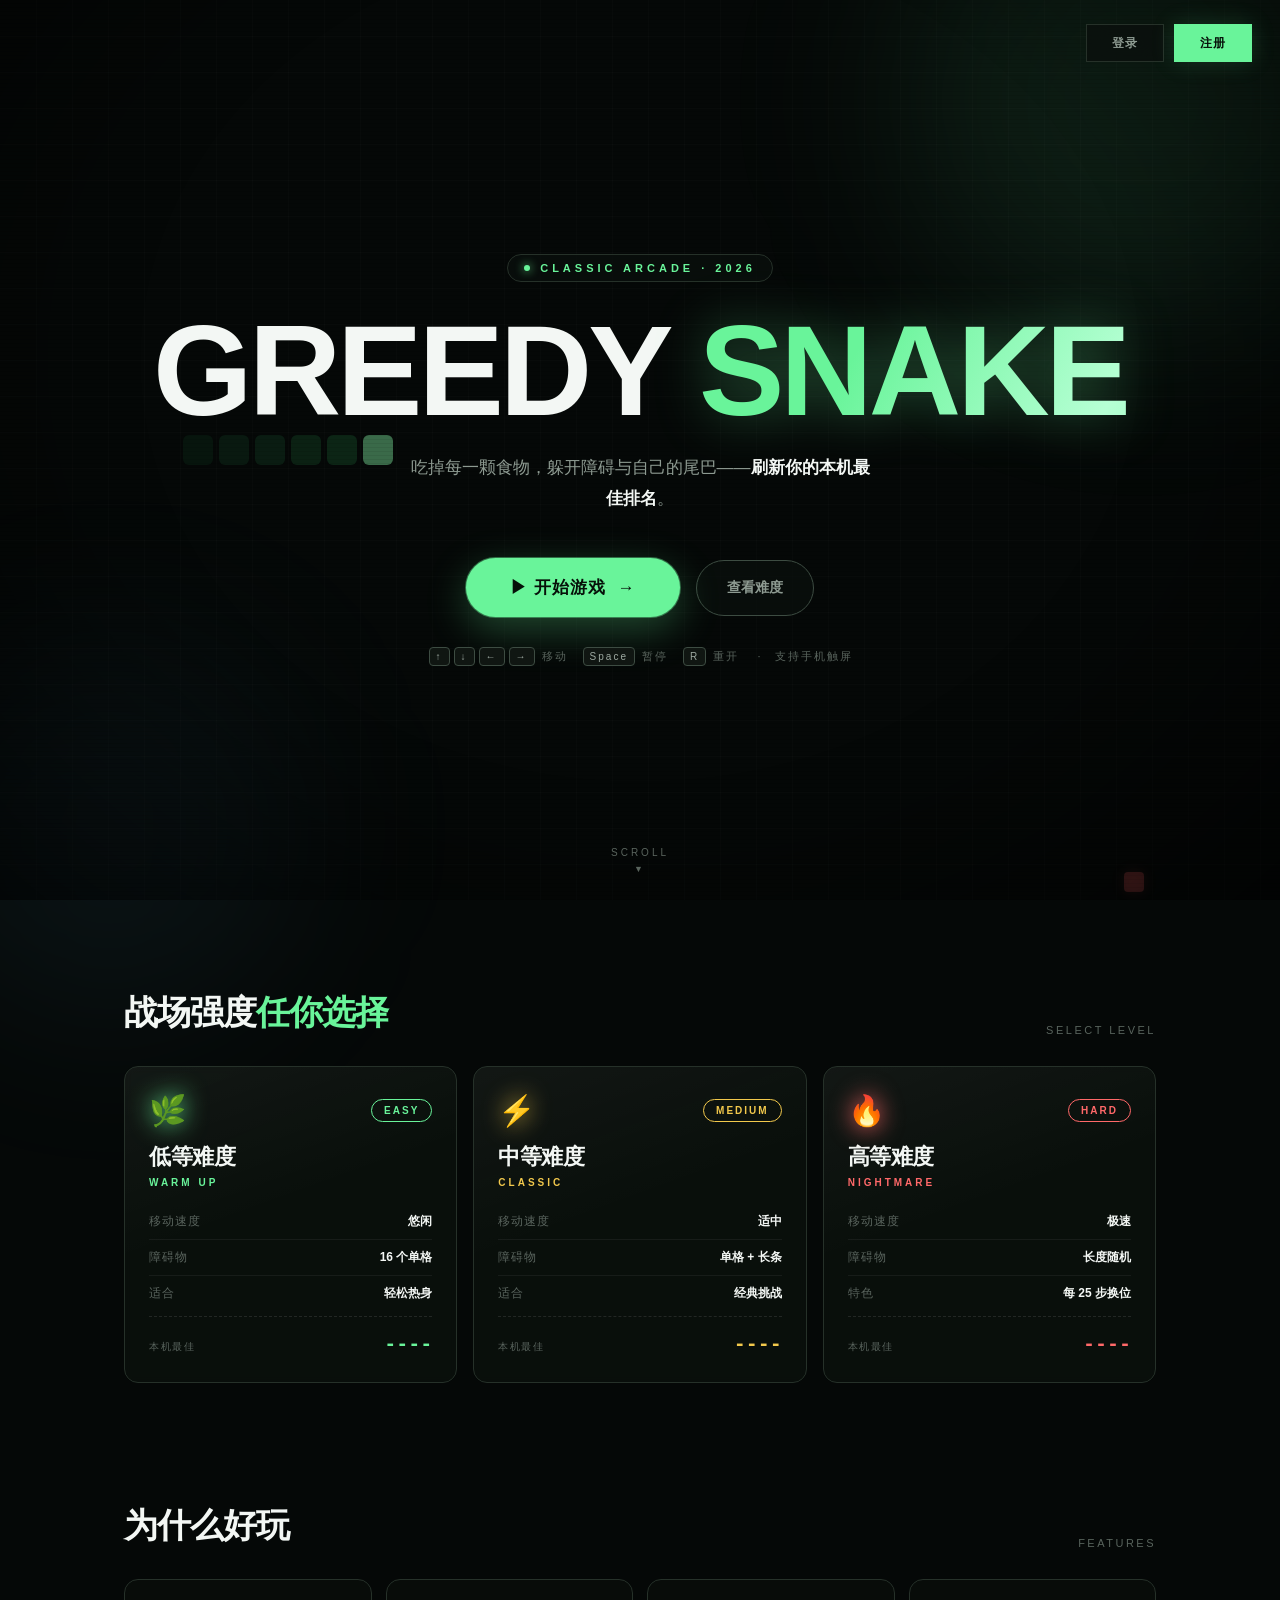
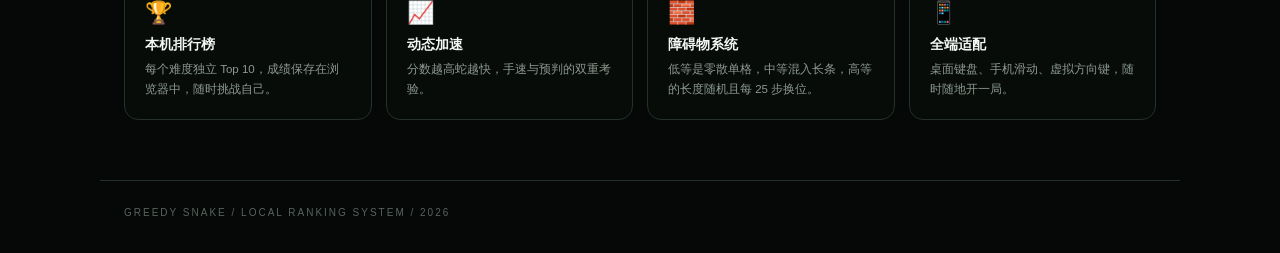
==== commit 086d79ed: "Double the easy difficulty obstacle count to 16 Easy now scatters sixteen single-cell obstacles inst" ====
--- a/index.html
+++ b/index.html
@@ -1060,7 +1060,7 @@
             </div>
             <ul class="cardSpecs">
                 <li><span>移动速度</span><strong>悠闲</strong></li>
-                <li><span>障碍物</span><strong>8 个单格</strong></li>
+                <li><span>障碍物</span><strong>16 个单格</strong></li>
                 <li><span>适合</span><strong>轻松热身</strong></li>
             </ul>
             <div class="cardBest">
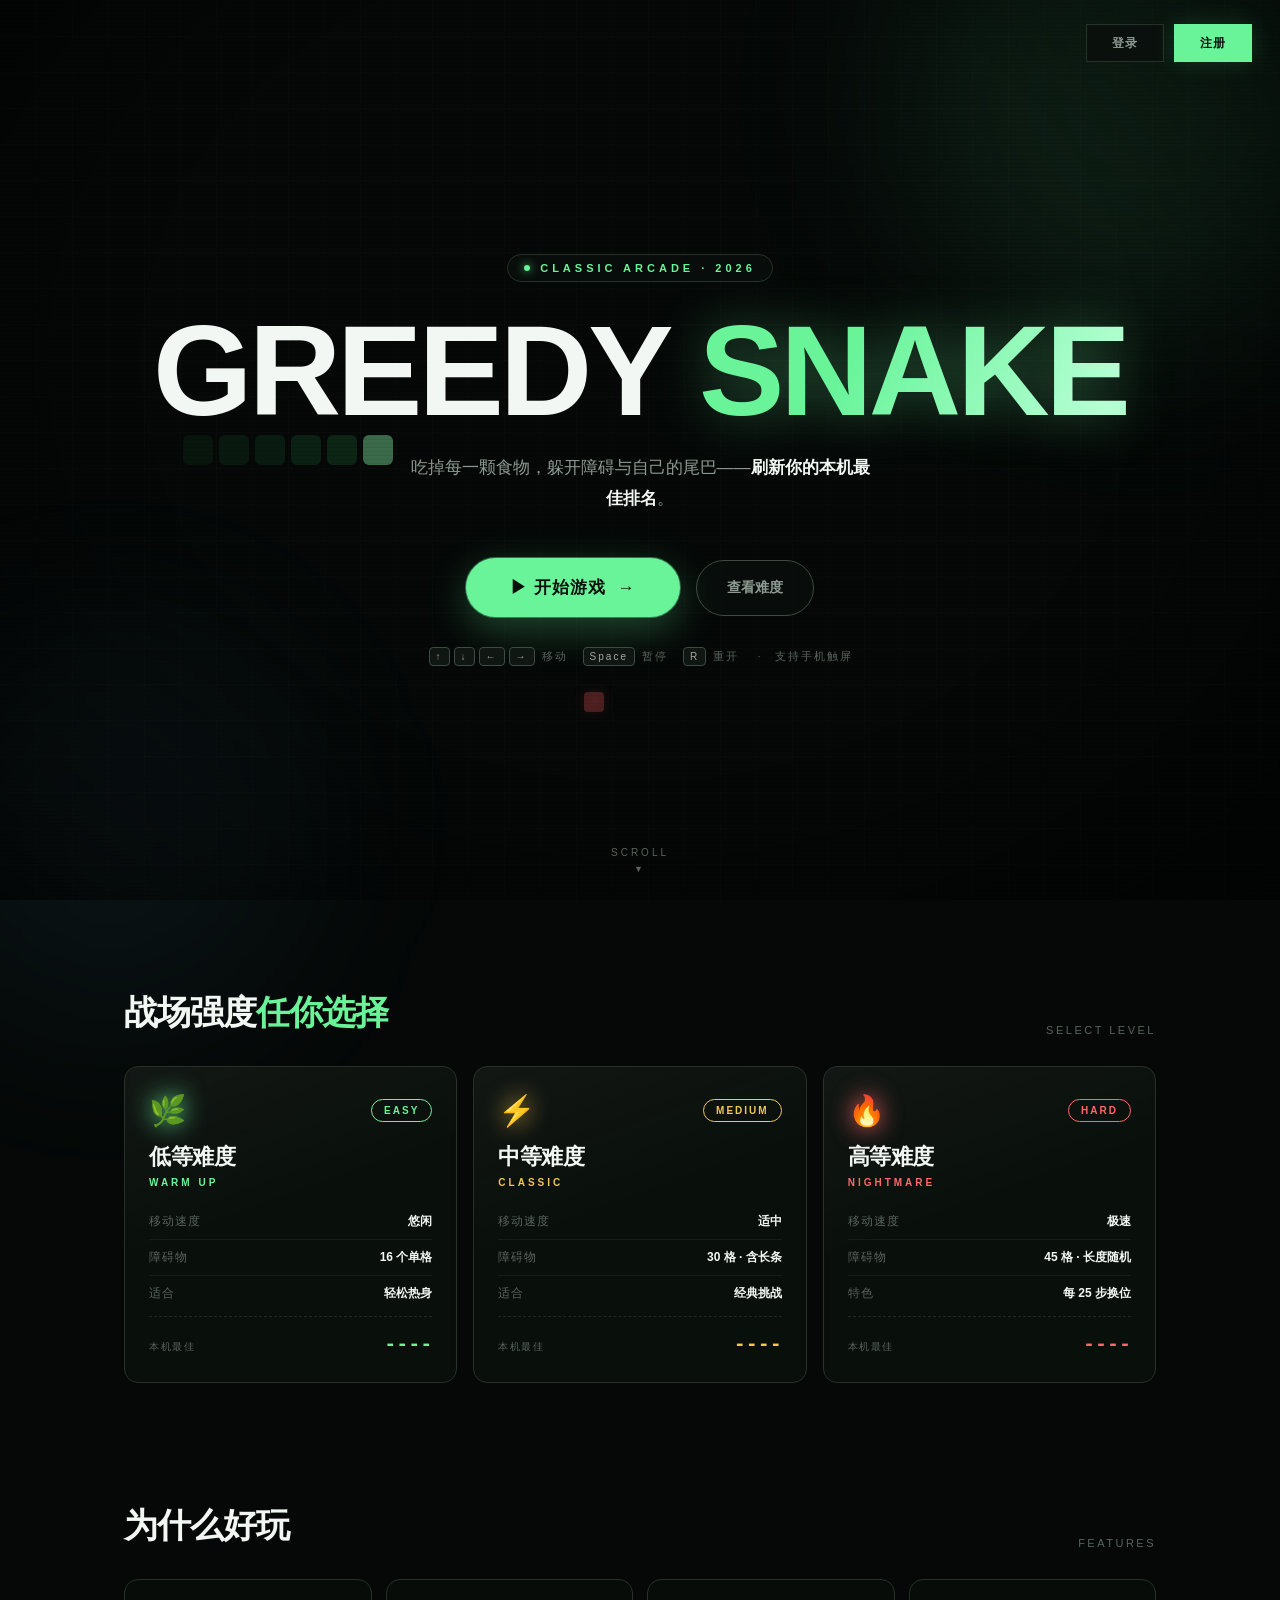
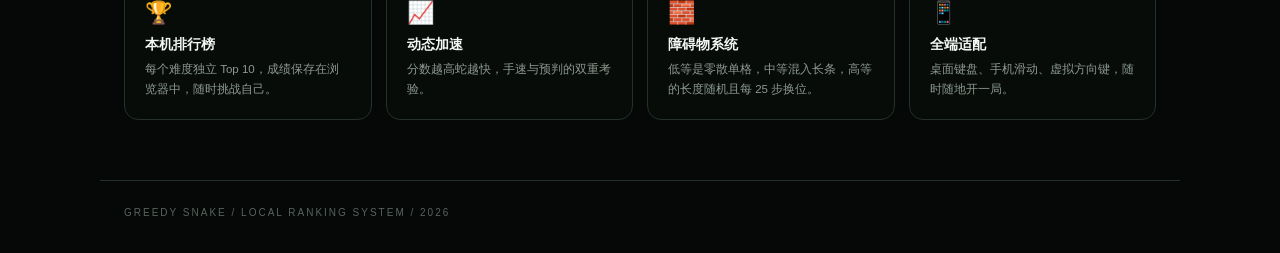
==== commit 0a21a89d: "增加中等与高等难度的障碍物数量 调难度时感觉中等和高等的障碍物太稀疏，实测确认确实如此：棋盘是 50 × 40 = 2000 格，而障碍物分别只占 0.5% 和 0.75%。 另外中等原本只有 10 " ====
--- a/index.html
+++ b/index.html
@@ -1080,7 +1080,7 @@
             </div>
             <ul class="cardSpecs">
                 <li><span>移动速度</span><strong>适中</strong></li>
-                <li><span>障碍物</span><strong>单格 + 长条</strong></li>
+                <li><span>障碍物</span><strong>30 格 · 含长条</strong></li>
                 <li><span>适合</span><strong>经典挑战</strong></li>
             </ul>
             <div class="cardBest">
@@ -1100,7 +1100,7 @@
             </div>
             <ul class="cardSpecs">
                 <li><span>移动速度</span><strong>极速</strong></li>
-                <li><span>障碍物</span><strong>长度随机</strong></li>
+                <li><span>障碍物</span><strong>45 格 · 长度随机</strong></li>
                 <li><span>特色</span><strong>每 25 步换位</strong></li>
             </ul>
             <div class="cardBest">
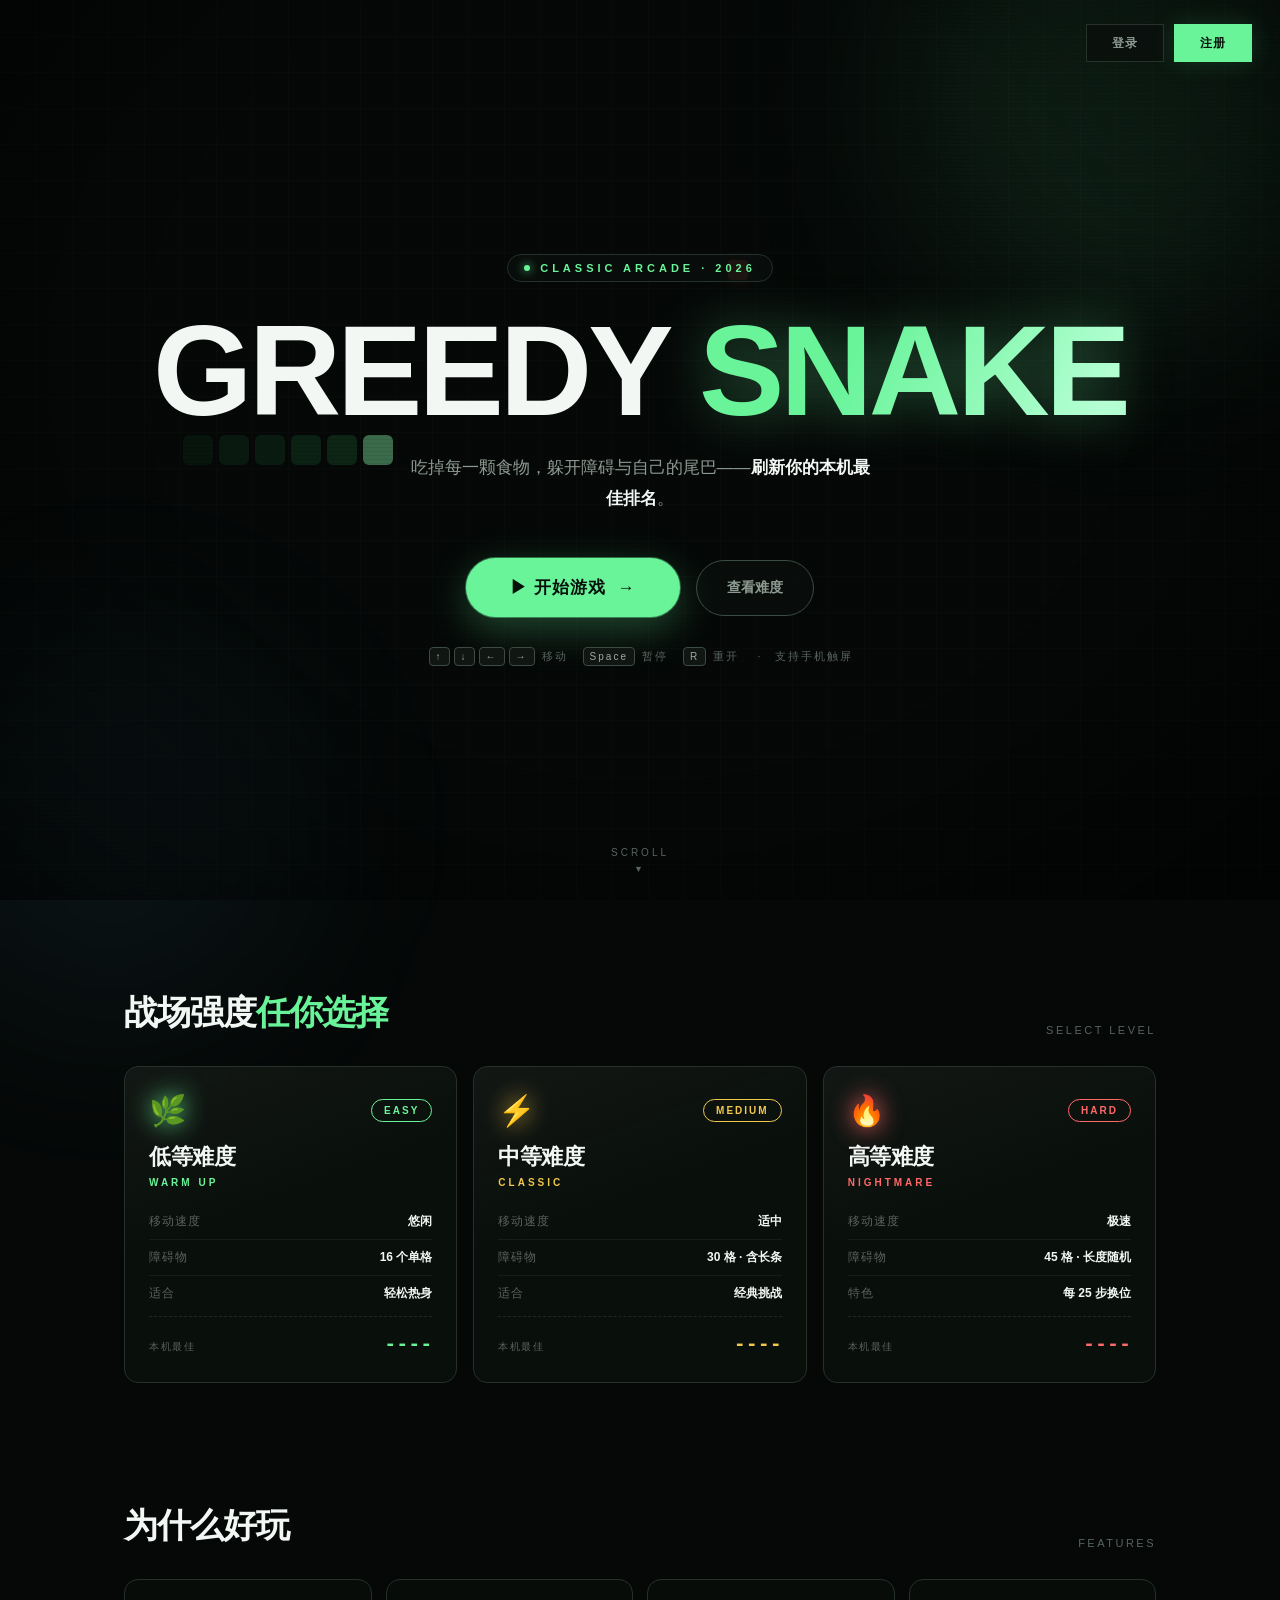
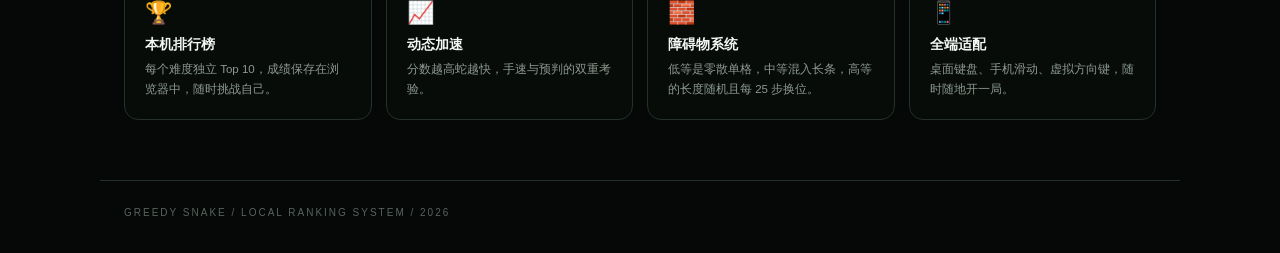
==== commit 378fc50f: "新增找回密码功能 此前用户一旦忘记密码就永久失去账号——只能人工改库或重新注册。 现在补上标准的邮箱验证码流程。  流程    填写注册邮箱 → 取验证码 → 用验证码设置新密码  两处入口在登录弹窗" ====
--- a/index.html
+++ b/index.html
@@ -358,6 +358,38 @@
             outline: none;
         }
 
+        .authSubmit:disabled {
+            opacity: .6;
+            cursor: default;
+        }
+
+        .authLink {
+            display: block;
+            width: 100%;
+            margin-top: 10px;
+            padding: 6px 0;
+            border: 0;
+            background: none;
+            color: var(--muted);
+            font-size: 12px;
+            text-align: center;
+            text-decoration: underline;
+            text-underline-offset: 3px;
+            cursor: pointer;
+        }
+
+        .authLink:hover,
+        .authLink:focus-visible {
+            color: var(--green);
+            outline: none;
+        }
+
+        #resetCodeStep {
+            display: grid;
+            gap: 14px;
+            margin-top: 4px;
+        }
+
         .authStatus {
             min-height: 20px;
             margin-top: 16px;
@@ -970,7 +1002,7 @@
         <h2 id="authTitle">欢迎回来</h2>
         <p class="authIntro" id="authIntro">登录后即可在不同设备继续挑战。</p>
 
-        <div class="authTabs" role="tablist" aria-label="登录或注册">
+        <div class="authTabs" id="authTabs" role="tablist" aria-label="登录或注册">
             <button class="authTab active" type="button" role="tab" aria-selected="true" data-auth-tab="login">登录</button>
             <button class="authTab" type="button" role="tab" aria-selected="false" data-auth-tab="register">注册</button>
         </div>
@@ -985,6 +1017,7 @@
                 <input name="password" type="password" autocomplete="current-password" minlength="8" placeholder="请输入至少 8 位密码" required>
             </label>
             <button class="authSubmit" type="submit">进入游戏 →</button>
+            <button class="authLink" id="forgotLink" type="button">忘记密码？</button>
         </form>
 
         <form class="authForm" id="registerForm" data-auth-form="register" hidden>
@@ -1018,6 +1051,28 @@
             <button class="authSubmit" type="submit">创建玩家账号 →</button>
         </form>
 
+        <form class="authForm" id="resetForm" data-auth-form="reset" hidden>
+            <label class="authField">
+                注册邮箱
+                <input name="email" type="email" autocomplete="email" placeholder="player@example.com" required>
+            </label>
+            <button class="authSubmit" id="resetSendCode" type="button">发送验证码 →</button>
+
+            <div id="resetCodeStep" hidden>
+                <label class="authField">
+                    验证码
+                    <input name="code" type="text" inputmode="numeric" autocomplete="one-time-code" maxlength="6" minlength="6" pattern="[0-9]{6}" title="请输入 6 位数字验证码" placeholder="6 位数字" required>
+                </label>
+                <label class="authField">
+                    新密码
+                    <input name="newPassword" type="password" autocomplete="new-password" minlength="8" pattern=".*\S.*" title="密码不能全是空格" placeholder="请输入至少 8 位密码" required>
+                </label>
+                <button class="authSubmit" type="submit">设置新密码 →</button>
+            </div>
+
+            <button class="authLink" id="resetBack" type="button">← 返回登录</button>
+        </form>
+
         <p class="authStatus" id="authStatus" role="status" aria-live="polite"></p>
     </section>
 </dialog>
@@ -1325,6 +1380,10 @@
         const status = document.getElementById("authStatus");
         const tabs = document.querySelectorAll("[data-auth-tab]");
         const forms = document.querySelectorAll("[data-auth-form]");
+        const authTabsElement = document.getElementById("authTabs");
+        const resetForm = document.getElementById("resetForm");
+        const resetCodeStep = document.getElementById("resetCodeStep");
+        const resetSendCodeButton = document.getElementById("resetSendCode");
         const guestActions = document.querySelectorAll(".guestAccountAction");
         const accountUser = document.getElementById("accountUser");
         const accountUserName = document.getElementById("accountUserName");
@@ -1409,7 +1468,9 @@
             button.disabled = submitting;
             button.textContent = submitting
                 ? "正在连接..."
-                : form.id === "loginForm" ? "进入游戏账号 →" : "创建玩家账号 →";
+                : form.id === "loginForm" ? "进入游戏账号 →"
+                : form.id === "registerForm" ? "创建玩家账号 →"
+                : "设置新密码 →";
         }
 
         function openAuth(mode) {
@@ -1423,11 +1484,22 @@
             if (visibleForm && visibleForm.dataset.authForm !== mode) resetAuthForms();
 
             const isLogin = mode === "login";
-            title.textContent = isLogin ? "欢迎回来" : "创建玩家账号";
-            intro.textContent = isLogin
-                ? "登录后即可在不同设备继续挑战。"
-                : "注册账号，保留昵称与全球排行榜记录。";
+            const isReset = mode === "reset";
+
+            if (isReset) {
+                resetResetForm();
+                title.textContent = "找回密码";
+                intro.textContent = "填写注册邮箱，我们会给你一个验证码，用它设置新密码。";
+            } else {
+                title.textContent = isLogin ? "欢迎回来" : "创建玩家账号";
+                intro.textContent = isLogin
+                    ? "登录后即可在不同设备继续挑战。"
+                    : "注册账号，保留昵称与全球排行榜记录。";
+            }
             status.textContent = "";
+
+            // 找回密码是从登录页进入的子流程，不参与「登录 / 注册」的 tab 切换
+            authTabsElement.hidden = isReset;
 
             tabs.forEach(tab => {
                 const selected = tab.dataset.authTab === mode;
@@ -1474,10 +1546,58 @@
                 form.reset();
                 setSubmitting(form, false);
             });
+            resetResetForm();
             status.textContent = "";
         }
 
         dialog.addEventListener("close", resetAuthForms);
+
+        /* ── 找回密码 ─────────────────────────────────── */
+
+        // 回到「填邮箱」这一步：隐藏验证码区域、解锁邮箱输入框
+        function resetResetForm() {
+            resetCodeStep.hidden = true;
+            resetSendCodeButton.hidden = false;
+            resetSendCodeButton.disabled = false;
+            resetSendCodeButton.textContent = "发送验证码 →";
+            const emailInput = resetForm.querySelector("input[name='email']");
+            if (emailInput) emailInput.readOnly = false;
+        }
+
+        async function sendResetCode() {
+            const emailInput = resetForm.querySelector("input[name='email']");
+            if (!emailInput.reportValidity()) return;
+
+            resetSendCodeButton.disabled = true;
+            resetSendCodeButton.textContent = "正在发送...";
+            status.textContent = "";
+
+            try {
+                const result = await authRequest("/api/auth/password-reset/request", {
+                    method: "POST",
+                    headers: { "Content-Type": "application/json" },
+                    body: JSON.stringify({ email: emailInput.value.trim() })
+                });
+
+                resetCodeStep.hidden = false;
+                resetSendCodeButton.hidden = true;
+                // 锁定邮箱：改了就和新验证码对不上了
+                emailInput.readOnly = true;
+
+                // 后端无论邮箱是否注册都返回同样的结果，这里也只说"已发送"，
+                // 不区分账号是否存在
+                status.textContent = result.delivery === "console"
+                    ? `验证码已生成。当前未配置邮箱服务，请查看服务端日志（${Math.round(result.expires_in / 60)} 分钟内有效）。`
+                    : `验证码已发送到该邮箱，${Math.round(result.expires_in / 60)} 分钟内有效。`;
+                resetForm.querySelector("input[name='code']").focus();
+            } catch (error) {
+                resetSendCodeButton.disabled = false;
+                resetSendCodeButton.textContent = "发送验证码 →";
+                status.textContent = error.message === "Failed to fetch"
+                    ? "无法连接账号服务，请确认 FastAPI 和 MySQL 已启动。"
+                    : error.message;
+            }
+        }
 
         document.getElementById("loginForm").addEventListener("submit", async event => {
             event.preventDefault();
@@ -1509,6 +1629,44 @@
             }
         });
 
+        /* ── 找回密码：提交验证码与新密码 ─────────────── */
+
+        resetForm.addEventListener("submit", async event => {
+            event.preventDefault();
+            const form = event.currentTarget;
+            const data = new FormData(form);
+            setSubmitting(form, true);
+            status.textContent = "";
+
+            try {
+                await authRequest("/api/auth/password-reset/confirm", {
+                    method: "POST",
+                    headers: { "Content-Type": "application/json" },
+                    body: JSON.stringify({
+                        email: String(data.get("email") || "").trim(),
+                        code: String(data.get("code") || "").trim(),
+                        new_password: data.get("newPassword")
+                    })
+                });
+
+                form.reset();
+                resetResetForm();
+                // selectMode 会清空 status，所以提示语必须放在它之后
+                selectMode("login");
+                status.textContent = "密码已重置，请用新密码登录。";
+            } catch (error) {
+                status.textContent = error.message === "Failed to fetch"
+                    ? "无法连接账号服务，请确认 FastAPI 和 MySQL 已启动。"
+                    : error.message;
+            } finally {
+                setSubmitting(form, false);
+            }
+        });
+
+        document.getElementById("forgotLink").addEventListener("click", () => selectMode("reset"));
+        document.getElementById("resetBack").addEventListener("click", () => selectMode("login"));
+        resetSendCodeButton.addEventListener("click", sendResetCode);
+
         // ── 注册密码强度检测（弱 / 较强 / 强）──────────────
         (function initPasswordStrength() {
             const form = document.getElementById("registerForm");
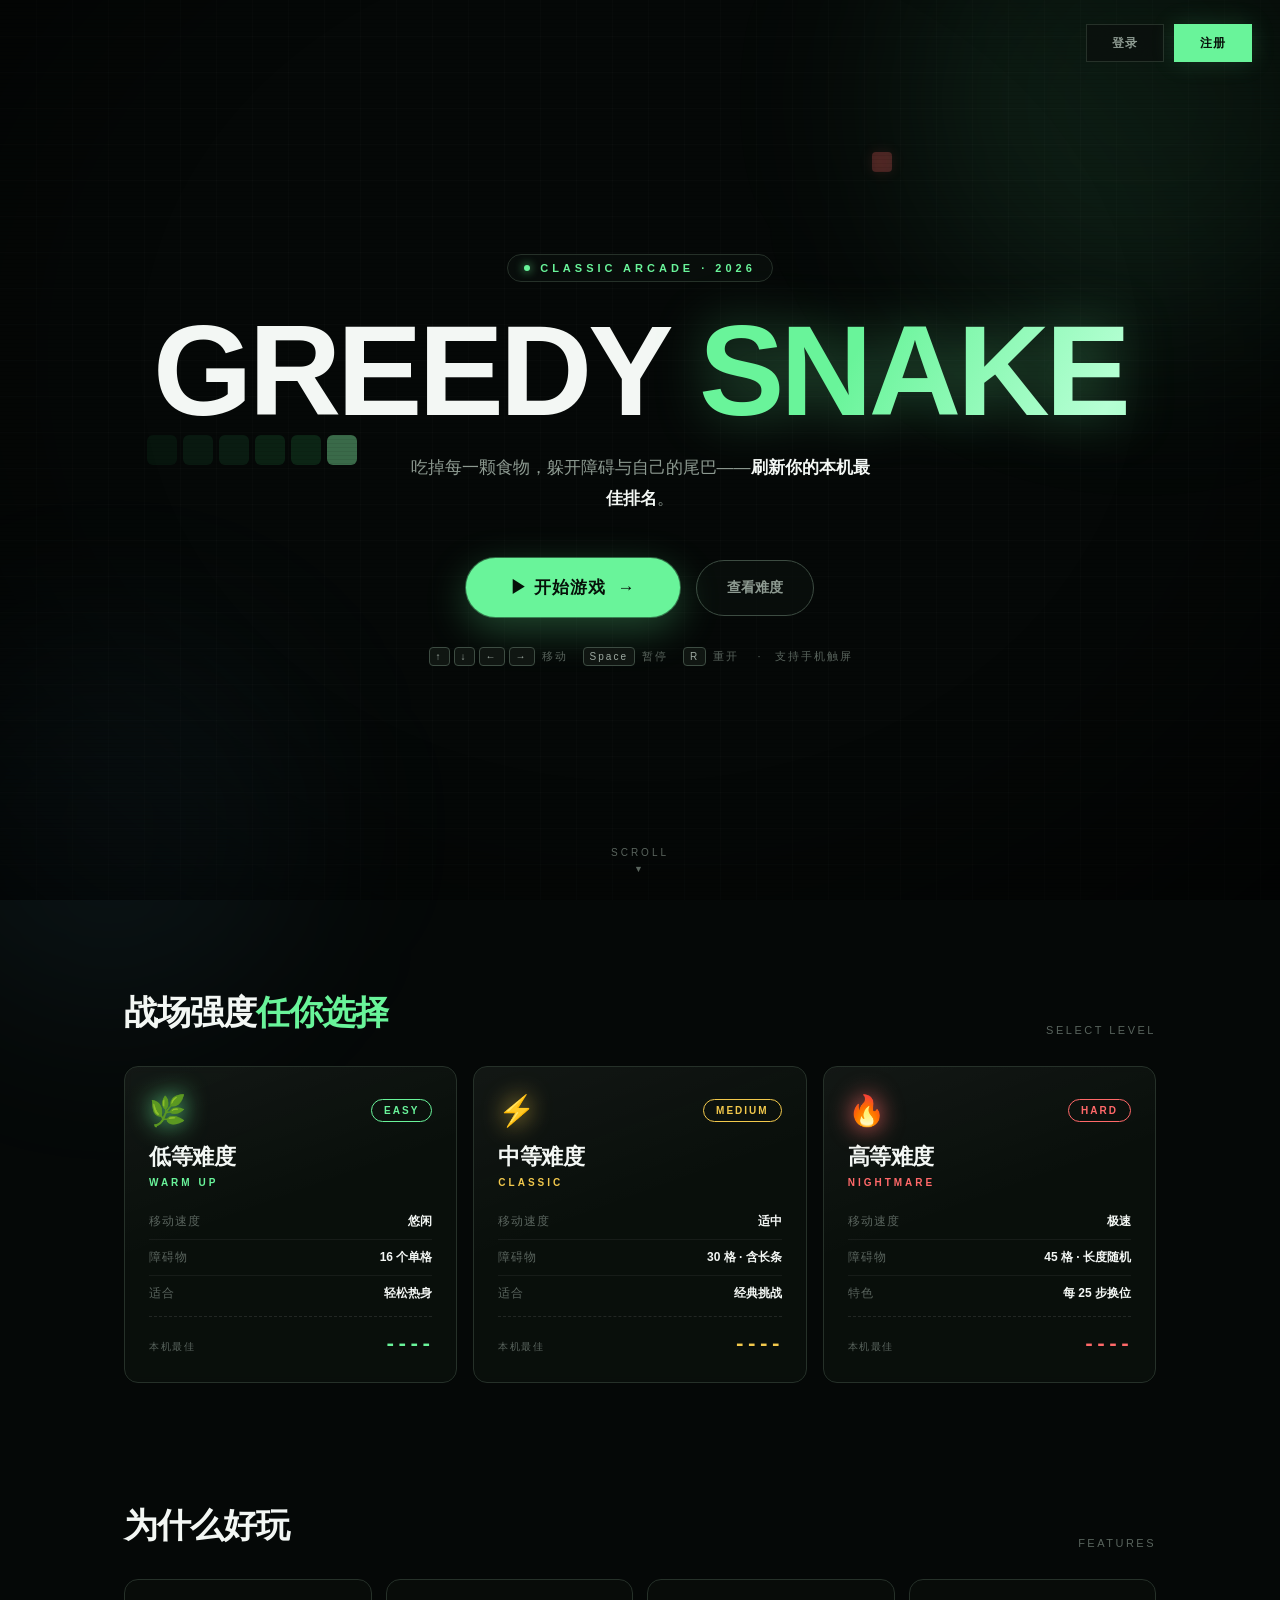
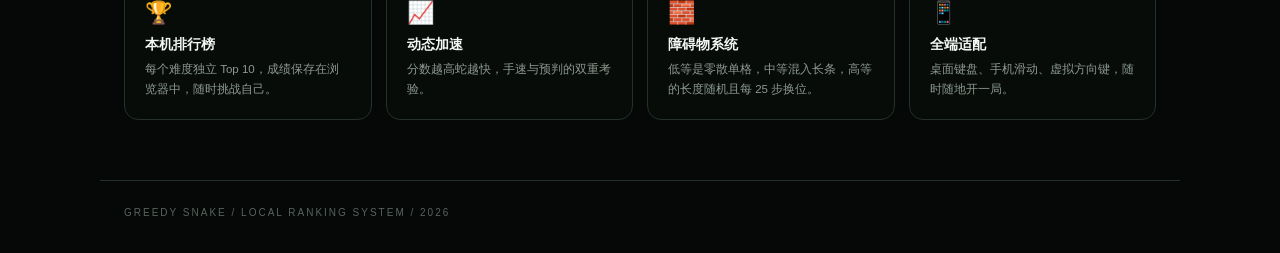
==== commit 1061fb92: "找回密码的验证码改为直接显示在页面上（开发模式） 原先验证码只打在服务端日志里，本地用起来要来回切窗口翻日志，很不顺手。 现在改成：未配置邮箱服务时，验证码随接口响应返回，找回密码面板里直接以小窗 显" ====
--- a/index.html
+++ b/index.html
@@ -388,6 +388,72 @@
             display: grid;
             gap: 14px;
             margin-top: 4px;
+        }
+
+        /* ── 开发模式：直接显示验证码的小窗 ──────────────── */
+        .resetCodeBox {
+            display: grid;
+            gap: 10px;
+            padding: 14px 16px;
+            border: 1px dashed var(--green-dim);
+            background: rgba(105, 244, 154, .06);
+        }
+
+        .resetCodeHead {
+            display: flex;
+            align-items: center;
+            gap: 8px;
+            flex-wrap: wrap;
+        }
+
+        .resetCodeTag {
+            padding: 2px 7px;
+            border: 1px solid var(--green);
+            color: var(--green);
+            font-size: 10px;
+            letter-spacing: .14em;
+            text-transform: uppercase;
+        }
+
+        .resetCodeHint {
+            color: var(--muted);
+            font-size: 11px;
+        }
+
+        .resetCodeValue {
+            padding: 0;
+            border: 0;
+            background: none;
+            color: var(--green);
+            font-family: ui-monospace, SFMono-Regular, Menlo, Consolas, monospace;
+            font-size: 30px;
+            font-weight: 700;
+            letter-spacing: .28em;
+            line-height: 1.2;
+            cursor: pointer;
+            text-align: left;
+        }
+
+        .resetCodeValue:hover,
+        .resetCodeValue:focus-visible {
+            color: #8affad;
+            outline: none;
+        }
+
+        .resetCodeValue.isCopied {
+            color: var(--yellow);
+        }
+
+        .resetCodeNote {
+            margin: 0;
+            color: var(--dim);
+            font-size: 10.5px;
+            line-height: 1.7;
+        }
+
+        .resetCodeNote code {
+            color: var(--muted);
+            font-size: 10.5px;
         }
 
         .authStatus {
@@ -1059,6 +1125,14 @@
             <button class="authSubmit" id="resetSendCode" type="button">发送验证码 →</button>
 
             <div id="resetCodeStep" hidden>
+                <div class="resetCodeBox" id="resetCodeBox" hidden>
+                    <div class="resetCodeHead">
+                        <span class="resetCodeTag">开发模式</span>
+                        <span class="resetCodeHint">未配置邮箱服务，验证码直接显示在这里</span>
+                    </div>
+                    <button class="resetCodeValue" id="resetCodeValue" type="button" title="点击复制验证码">------</button>
+                    <p class="resetCodeNote">公网部署前请配置 <code>SMTP_*</code>，或设置 <code>EXPOSE_RESET_CODE=0</code>：否则任何人都能重置任意账号的密码。</p>
+                </div>
                 <label class="authField">
                     验证码
                     <input name="code" type="text" inputmode="numeric" autocomplete="one-time-code" maxlength="6" minlength="6" pattern="[0-9]{6}" title="请输入 6 位数字验证码" placeholder="6 位数字" required>
@@ -1384,6 +1458,8 @@
         const resetForm = document.getElementById("resetForm");
         const resetCodeStep = document.getElementById("resetCodeStep");
         const resetSendCodeButton = document.getElementById("resetSendCode");
+        const resetCodeBox = document.getElementById("resetCodeBox");
+        const resetCodeValue = document.getElementById("resetCodeValue");
         const guestActions = document.querySelectorAll(".guestAccountAction");
         const accountUser = document.getElementById("accountUser");
         const accountUserName = document.getElementById("accountUserName");
@@ -1557,12 +1633,29 @@
         // 回到「填邮箱」这一步：隐藏验证码区域、解锁邮箱输入框
         function resetResetForm() {
             resetCodeStep.hidden = true;
+            resetCodeBox.hidden = true;
+            resetCodeValue.textContent = "------";
+            resetCodeValue.classList.remove("isCopied");
             resetSendCodeButton.hidden = false;
             resetSendCodeButton.disabled = false;
             resetSendCodeButton.textContent = "发送验证码 →";
             const emailInput = resetForm.querySelector("input[name='email']");
             if (emailInput) emailInput.readOnly = false;
         }
+
+        // 验证码字号大、又是等宽字体，点一下直接复制省得手抄
+        resetCodeValue.addEventListener("click", async () => {
+            const code = resetCodeValue.textContent.trim();
+            if (!/^\d{6}$/.test(code)) return;
+            try {
+                await navigator.clipboard.writeText(code);
+                resetCodeValue.classList.add("isCopied");
+                setTimeout(() => resetCodeValue.classList.remove("isCopied"), 1200);
+            } catch (error) {
+                // 非安全上下文（例如用局域网 IP 以 http 访问）下浏览器会拒绝剪贴板，
+                // 静默忽略即可：验证码本来就显示在页面上，手抄同样能用
+            }
+        });
 
         async function sendResetCode() {
             const emailInput = resetForm.querySelector("input[name='email']");
@@ -1584,12 +1677,28 @@
                 // 锁定邮箱：改了就和新验证码对不上了
                 emailInput.readOnly = true;
 
-                // 后端无论邮箱是否注册都返回同样的结果，这里也只说"已发送"，
-                // 不区分账号是否存在
-                status.textContent = result.delivery === "console"
-                    ? `验证码已生成。当前未配置邮箱服务，请查看服务端日志（${Math.round(result.expires_in / 60)} 分钟内有效）。`
-                    : `验证码已发送到该邮箱，${Math.round(result.expires_in / 60)} 分钟内有效。`;
-                resetForm.querySelector("input[name='code']").focus();
+                const ttl = Math.round(result.expires_in / 60);
+                const codeInput = resetForm.querySelector("input[name='code']");
+
+                if (result.code) {
+                    // 开发模式：后端（未配置 SMTP_*）把验证码一并返回了，直接显示出来并自动填入，
+                    // 省去翻服务端日志这一趟
+                    resetCodeValue.textContent = result.code;
+                    resetCodeValue.classList.remove("isCopied");
+                    resetCodeBox.hidden = false;
+                    codeInput.value = result.code;
+                    status.textContent = `验证码已生成并自动填入，${ttl} 分钟内有效。`;
+                    resetForm.querySelector("input[name='newPassword']").focus();
+                } else {
+                    resetCodeBox.hidden = true;
+                    codeInput.value = "";
+                    // 后端无论邮箱是否注册都返回同样的结果，这里也只说"已发送"，
+                    // 不区分账号是否存在
+                    status.textContent = result.delivery === "console"
+                        ? `验证码已生成。当前未配置邮箱服务，请查看服务端日志（${ttl} 分钟内有效）。`
+                        : `验证码已发送到该邮箱，${ttl} 分钟内有效。`;
+                    codeInput.focus();
+                }
             } catch (error) {
                 resetSendCodeButton.disabled = false;
                 resetSendCodeButton.textContent = "发送验证码 →";
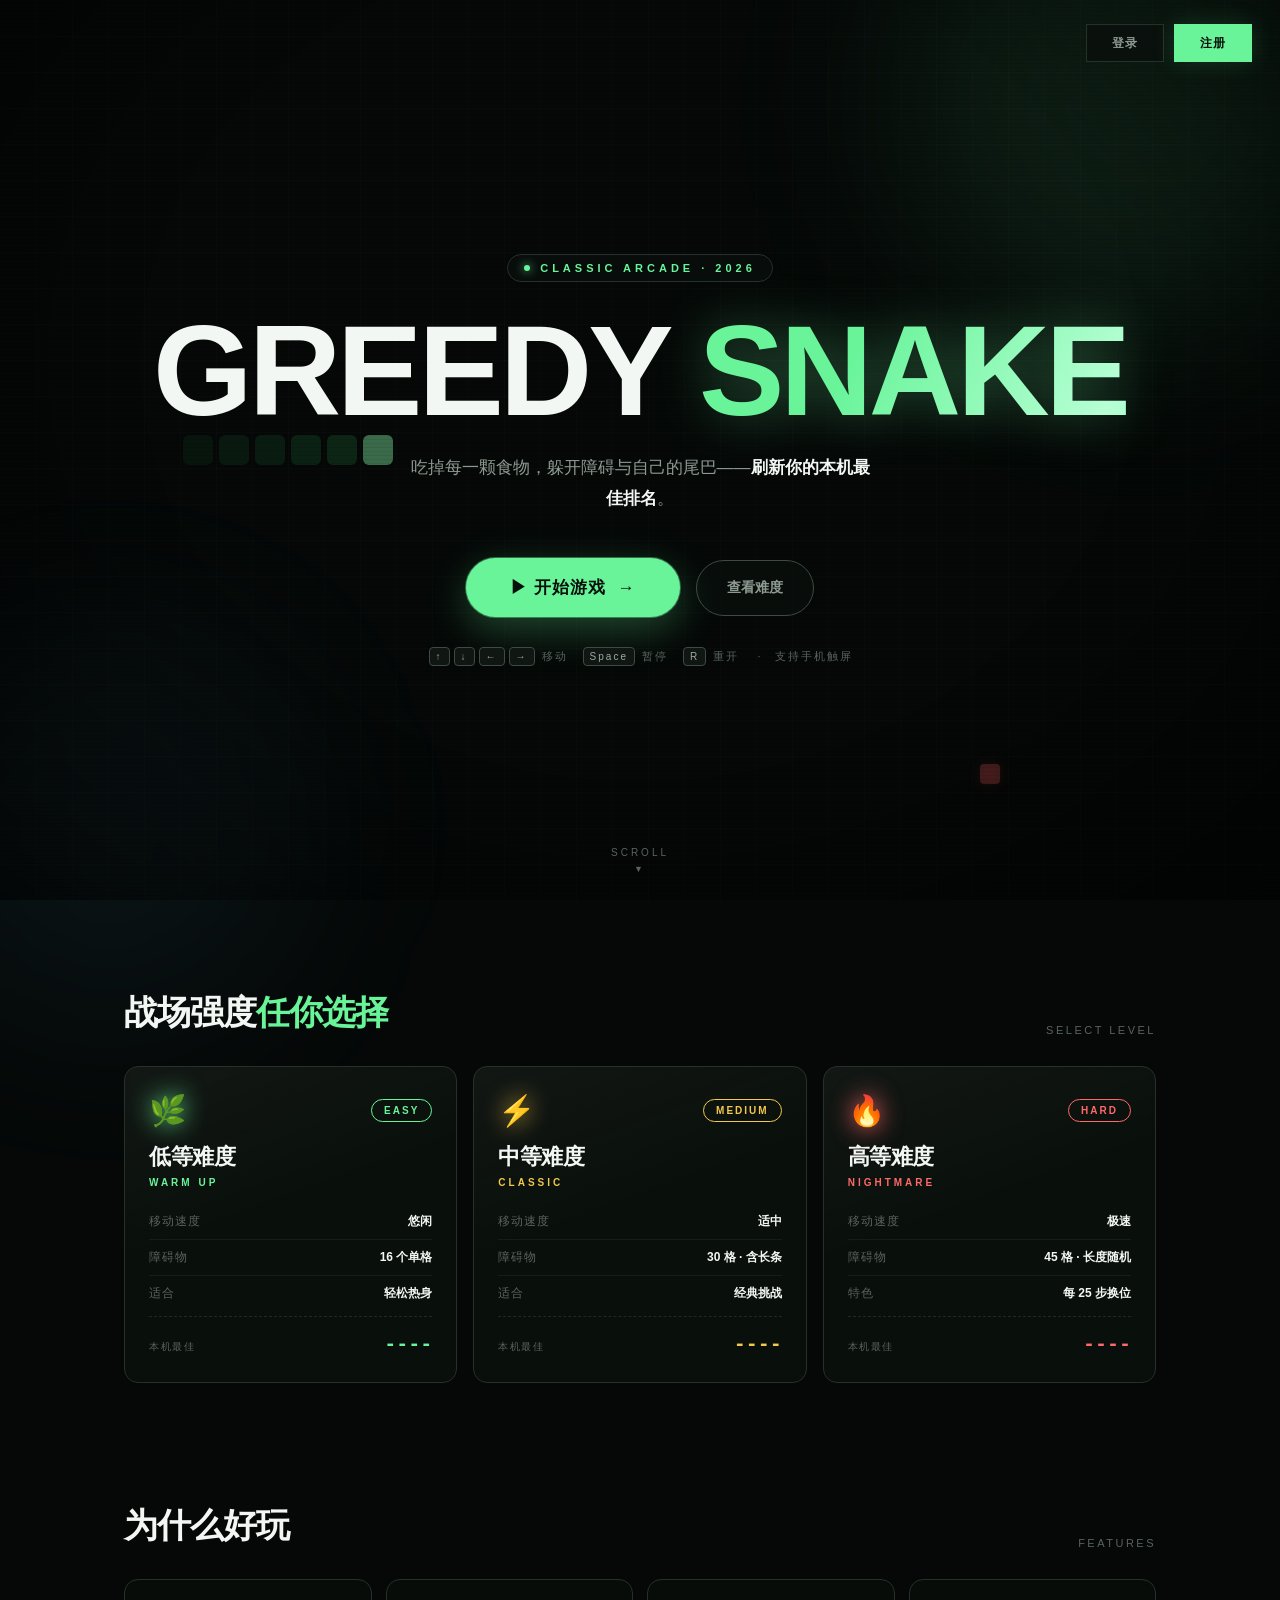
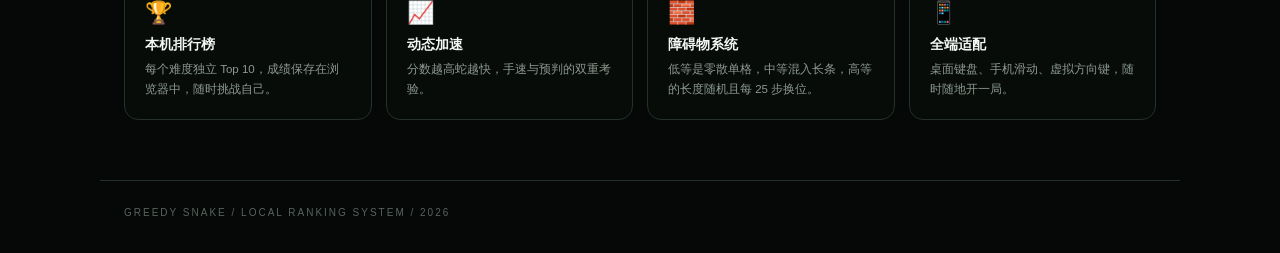
==== commit f6a1945c: "关掉浏览器原生校验，登录失败统一提示「账号或密码不正确」 根因不是后端文案  截图里输入 444 到邮箱框，弹出的是浏览器的原生气泡：      Please include an '@' in th" ====
--- a/index.html
+++ b/index.html
@@ -1073,20 +1073,25 @@
             <button class="authTab" type="button" role="tab" aria-selected="false" data-auth-tab="register">注册</button>
         </div>
 
-        <form class="authForm" id="loginForm" data-auth-form="login">
+        <!-- novalidate：关掉浏览器的原生校验气泡。
+             那些提示的文案和语言都由浏览器决定（中文系统上也可能出英文），
+             项目控制不了；而这里想要的是统一的中文提示，所以校验全部交给
+             自己的逻辑和后端接口，界面上只出现我们写得出来的那句话。
+             type="email" 保留，为的是让手机弹对键盘。 -->
+        <form class="authForm" id="loginForm" data-auth-form="login" novalidate>
             <label class="authField">
-                邮箱
-                <input name="email" type="email" autocomplete="email" placeholder="player@example.com" required>
+                账号
+                <input name="email" type="email" autocomplete="username" placeholder="注册时填写的邮箱" required>
             </label>
             <label class="authField">
                 密码
-                <input name="password" type="password" autocomplete="current-password" minlength="8" placeholder="请输入至少 8 位密码" required>
+                <input name="password" type="password" autocomplete="current-password" placeholder="请输入密码" required>
             </label>
             <button class="authSubmit" type="submit">进入游戏 →</button>
             <button class="authLink" id="forgotLink" type="button">忘记密码？</button>
         </form>
 
-        <form class="authForm" id="registerForm" data-auth-form="register" hidden>
+        <form class="authForm" id="registerForm" data-auth-form="register" novalidate hidden>
             <label class="authField">
                 玩家昵称
                 <input name="nickname" type="text" autocomplete="nickname" maxlength="12" pattern=".*\S.*" title="昵称不能全是空格" placeholder="最多 12 个字符" required>
@@ -1117,7 +1122,7 @@
             <button class="authSubmit" type="submit">创建玩家账号 →</button>
         </form>
 
-        <form class="authForm" id="resetForm" data-auth-form="reset" hidden>
+        <form class="authForm" id="resetForm" data-auth-form="reset" novalidate hidden>
             <label class="authField">
                 注册邮箱
                 <input name="email" type="email" autocomplete="email" placeholder="player@example.com" required>
@@ -1502,6 +1507,10 @@
 
         const FIELD_LABELS = { nickname: "昵称", email: "邮箱", password: "密码" };
 
+        // 与后端 EMAIL_PATTERN 保持一致。表单都开了 novalidate，格式检查得自己做，
+        // 这样提示语只由这里决定，不会冒出浏览器那套跟着系统语言走的原生文案
+        const EMAIL_PATTERN = /^[^\s@]+@[^\s@]+\.[^\s@]+$/;
+
         // 后端校验失败时 detail 是数组，需转成可读文案，否则界面会显示 [object Object]
         function describeAuthError(detail) {
             if (!Array.isArray(detail)) return detail;
@@ -1659,7 +1668,13 @@
 
         async function sendResetCode() {
             const emailInput = resetForm.querySelector("input[name='email']");
-            if (!emailInput.reportValidity()) return;
+            // 表单开了 novalidate，reportValidity() 依旧会弹浏览器的原生气泡
+            // （文案和语言都不可控），所以这里自己检查格式并给中文提示
+            if (!EMAIL_PATTERN.test(emailInput.value.trim())) {
+                status.textContent = "请输入正确的邮箱地址，例如 player@example.com。";
+                emailInput.focus();
+                return;
+            }
 
             resetSendCodeButton.disabled = true;
             resetSendCodeButton.textContent = "正在发送...";
@@ -1850,6 +1865,12 @@
                 return;
             }
 
+            const email = (data.get("email") || "").trim();
+            if (!EMAIL_PATTERN.test(email)) {
+                status.textContent = "请输入正确的邮箱地址，例如 player@example.com。";
+                return;
+            }
+
             const password = data.get("password") || "";
             if (!password.trim()) {
                 status.textContent = "密码不能全是空格，请输入有效密码。";
@@ -1861,7 +1882,7 @@
                 return;
             }
 
-            // 浏览器原生 required 已会拦截，这里再兜一层，避免绕过属性直接提交
+            // 表单开了 novalidate，复选框的 required 不再自动拦截，这里必须自己查
             if (!document.getElementById("agreeTerms").checked) {
                 status.textContent = "请先阅读并同意《用户协议》与《隐私政策》。";
                 return;
@@ -1876,14 +1897,13 @@
                     headers: { "Content-Type": "application/json" },
                     body: JSON.stringify({
                         nickname,
-                        email: data.get("email"),
+                        email,
                         password,
                         agreed: document.getElementById("agreeTerms").checked
                     })
                 });
 
                 // 注册成功后不自动登录：回到登录页并预填账号密码，让玩家自己点登录
-                const email = data.get("email") || "";
                 form.reset();
                 selectMode("login");
                 const loginForm = document.getElementById("loginForm");
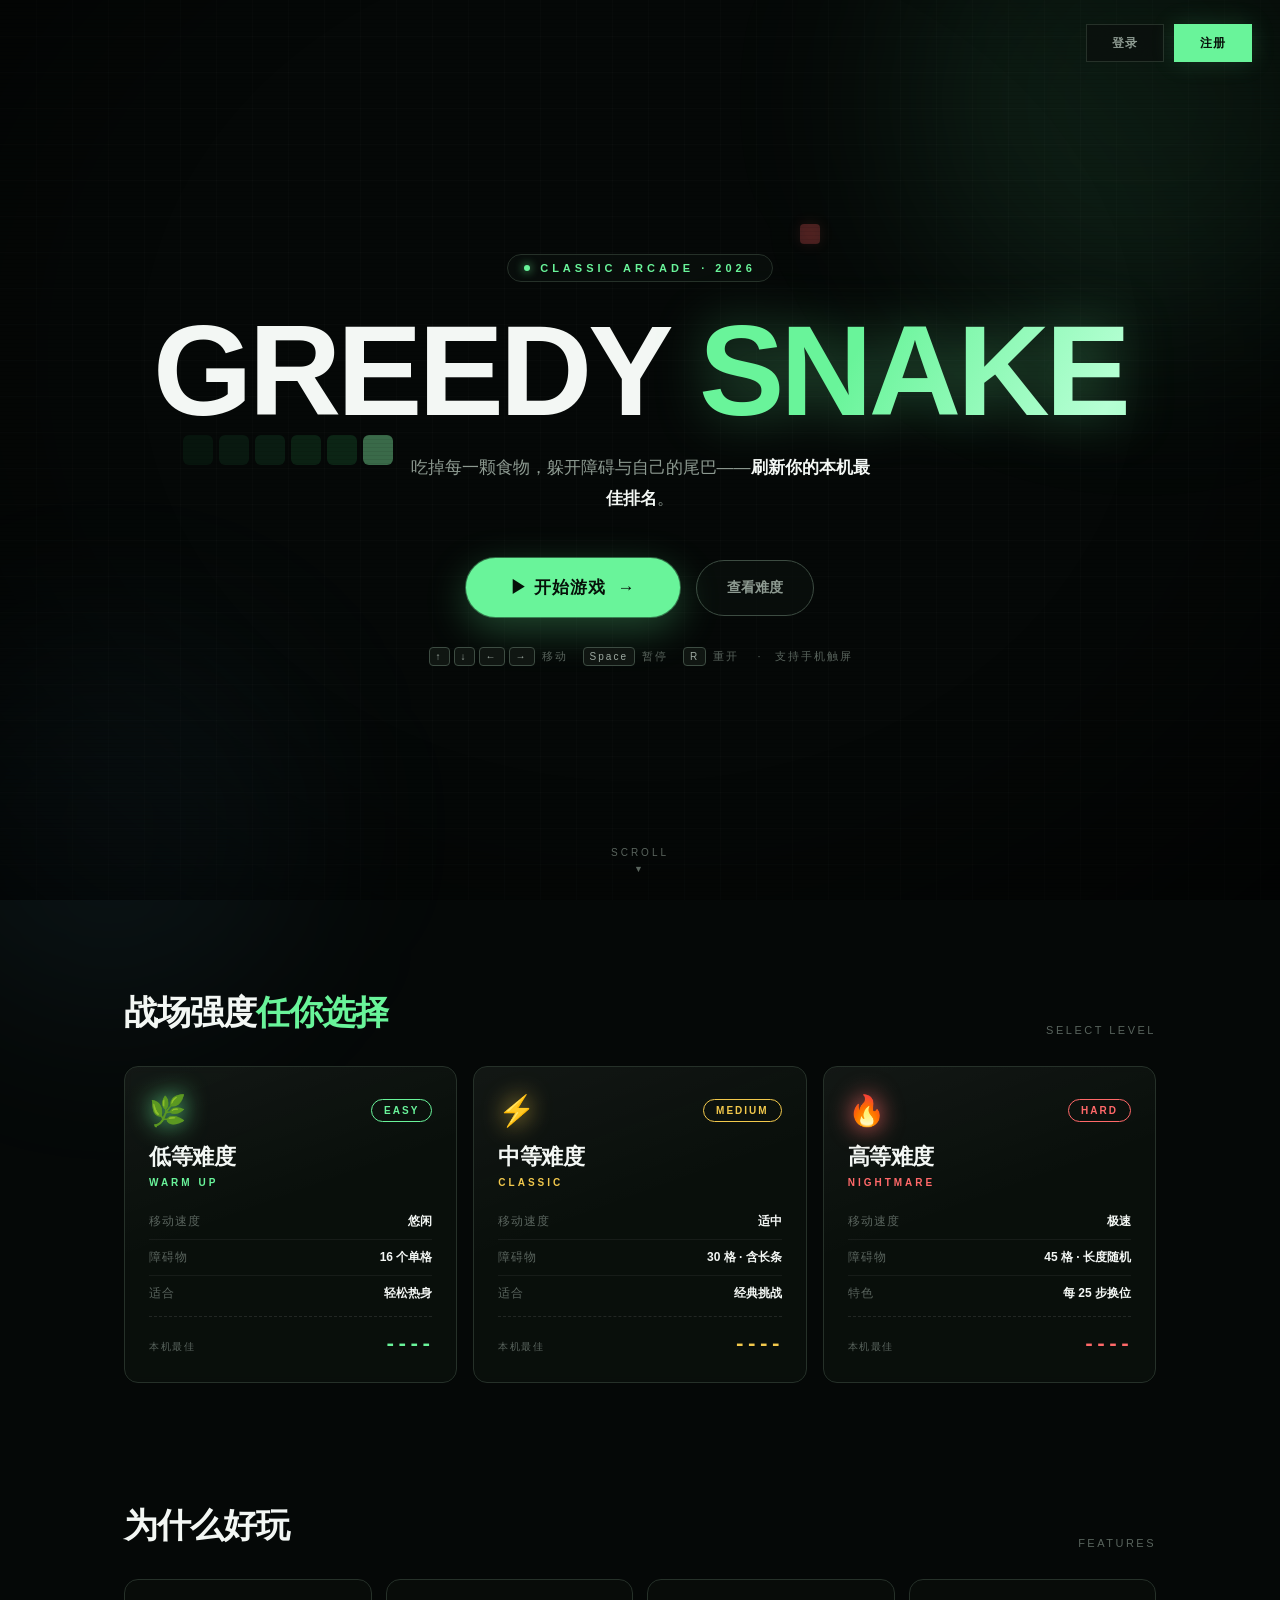
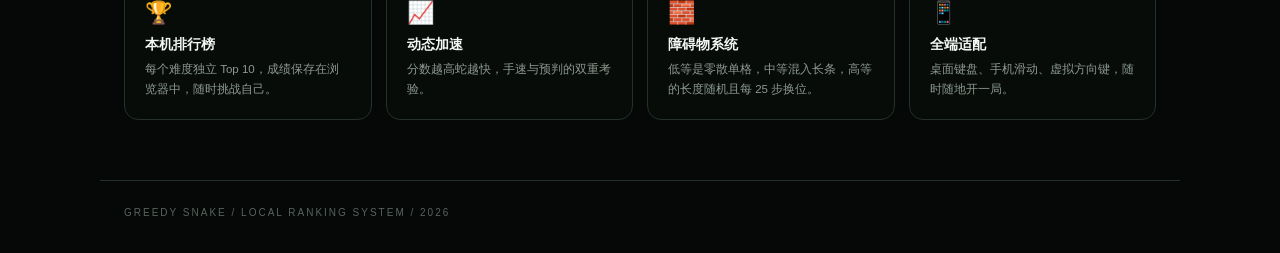
==== commit 1d644ed8: "撤掉输入框上的原生校验属性，彻底杜绝浏览器英文提示 背景  上一提交给三个表单加了 novalidate，服务端返回的 HTML 也确认带着这个属性， 但注册表单里依然会弹出同一条浏览器的英文提示： " ====
--- a/index.html
+++ b/index.html
@@ -1073,19 +1073,23 @@
             <button class="authTab" type="button" role="tab" aria-selected="false" data-auth-tab="register">注册</button>
         </div>
 
-        <!-- novalidate：关掉浏览器的原生校验气泡。
-             那些提示的文案和语言都由浏览器决定（中文系统上也可能出英文），
-             项目控制不了；而这里想要的是统一的中文提示，所以校验全部交给
-             自己的逻辑和后端接口，界面上只出现我们写得出来的那句话。
-             type="email" 保留，为的是让手机弹对键盘。 -->
+        <!-- 三个表单都不用浏览器的原生校验：
+             form 上的 novalidate 关掉提交前的自动校验，输入框上的
+             type="email" / required / pattern / minlength / title 也一并撤掉。
+             留着它们等于把提示语交给浏览器——文案和语言都由浏览器决定
+             （中文系统上照样弹英文），项目搜不到也改不了。
+             校验全部由下面的 JS 与后端接口负责，界面上只出现我们自己写的中文。
+             仍然保留的：maxlength（输入时就限制，不弹气泡）、inputmode（手机键盘）、
+             aria-required（给读屏软件用的必填语义，不参与浏览器校验）。
+             加 novalidate 和撤属性是双保险：只靠前者的前提是浏览器老实照做。 -->
         <form class="authForm" id="loginForm" data-auth-form="login" novalidate>
             <label class="authField">
                 账号
-                <input name="email" type="email" autocomplete="username" placeholder="注册时填写的邮箱" required>
+                <input name="email" type="text" inputmode="email" autocomplete="username" placeholder="注册时填写的邮箱" aria-required="true">
             </label>
             <label class="authField">
                 密码
-                <input name="password" type="password" autocomplete="current-password" placeholder="请输入密码" required>
+                <input name="password" type="password" autocomplete="current-password" placeholder="请输入密码" aria-required="true">
             </label>
             <button class="authSubmit" type="submit">进入游戏 →</button>
             <button class="authLink" id="forgotLink" type="button">忘记密码？</button>
@@ -1094,15 +1098,15 @@
         <form class="authForm" id="registerForm" data-auth-form="register" novalidate hidden>
             <label class="authField">
                 玩家昵称
-                <input name="nickname" type="text" autocomplete="nickname" maxlength="12" pattern=".*\S.*" title="昵称不能全是空格" placeholder="最多 12 个字符" required>
+                <input name="nickname" type="text" autocomplete="nickname" maxlength="12" placeholder="最多 12 个字符" aria-required="true">
             </label>
             <label class="authField">
                 邮箱
-                <input name="email" type="email" autocomplete="email" placeholder="player@example.com" required>
+                <input name="email" type="text" inputmode="email" autocomplete="email" placeholder="player@example.com" aria-required="true">
             </label>
             <label class="authField">
                 密码
-                <input name="password" type="password" autocomplete="new-password" minlength="8" pattern=".*\S.*" title="密码不能全是空格" placeholder="请输入至少 8 位密码" required>
+                <input name="password" type="password" autocomplete="new-password" placeholder="请输入至少 8 位密码" aria-required="true">
             </label>
             <span class="pwStrength" id="pwStrength" data-level="0" aria-live="polite">
                 <span class="pwStrengthBars" aria-hidden="true"><i></i><i></i><i></i></span>
@@ -1110,10 +1114,10 @@
             </span>
             <label class="authField">
                 确认密码
-                <input name="confirmPassword" type="password" autocomplete="new-password" minlength="8" placeholder="再次输入密码" required>
+                <input name="confirmPassword" type="password" autocomplete="new-password" placeholder="再次输入密码" aria-required="true">
             </label>
             <div class="authAgree">
-                <input type="checkbox" id="agreeTerms" name="agreed" required>
+                <input type="checkbox" id="agreeTerms" name="agreed" aria-required="true">
                 <label for="agreeTerms">我已阅读并同意</label>
                 <a href="/terms.html" target="_blank" rel="noopener">《用户协议》</a>
                 <span>与</span>
@@ -1125,7 +1129,7 @@
         <form class="authForm" id="resetForm" data-auth-form="reset" novalidate hidden>
             <label class="authField">
                 注册邮箱
-                <input name="email" type="email" autocomplete="email" placeholder="player@example.com" required>
+                <input name="email" type="text" inputmode="email" autocomplete="email" placeholder="player@example.com" aria-required="true">
             </label>
             <button class="authSubmit" id="resetSendCode" type="button">发送验证码 →</button>
 
@@ -1140,11 +1144,11 @@
                 </div>
                 <label class="authField">
                     验证码
-                    <input name="code" type="text" inputmode="numeric" autocomplete="one-time-code" maxlength="6" minlength="6" pattern="[0-9]{6}" title="请输入 6 位数字验证码" placeholder="6 位数字" required>
+                    <input name="code" type="text" inputmode="numeric" autocomplete="one-time-code" maxlength="6" placeholder="6 位数字" aria-required="true">
                 </label>
                 <label class="authField">
                     新密码
-                    <input name="newPassword" type="password" autocomplete="new-password" minlength="8" pattern=".*\S.*" title="密码不能全是空格" placeholder="请输入至少 8 位密码" required>
+                    <input name="newPassword" type="password" autocomplete="new-password" placeholder="请输入至少 8 位密码" aria-required="true">
                 </label>
                 <button class="authSubmit" type="submit">设置新密码 →</button>
             </div>
@@ -1507,9 +1511,11 @@
 
         const FIELD_LABELS = { nickname: "昵称", email: "邮箱", password: "密码" };
 
-        // 与后端 EMAIL_PATTERN 保持一致。表单都开了 novalidate，格式检查得自己做，
-        // 这样提示语只由这里决定，不会冒出浏览器那套跟着系统语言走的原生文案
+        // 与后端 EMAIL_PATTERN 保持一致。表单既关了原生校验、又撤掉了相关的
+        // 校验属性，格式与长度只能自己查，提示语也由这里决定
         const EMAIL_PATTERN = /^[^\s@]+@[^\s@]+\.[^\s@]+$/;
+        // 与后端 MIN_PASSWORD_LENGTH 保持一致
+        const PASSWORD_MIN_LENGTH = 8;
 
         // 后端校验失败时 detail 是数组，需转成可读文案，否则界面会显示 [object Object]
         function describeAuthError(detail) {
@@ -1759,6 +1765,22 @@
             event.preventDefault();
             const form = event.currentTarget;
             const data = new FormData(form);
+
+            // 原生校验已撤掉，验证码格式与新密码长度都得自己查
+            const code = String(data.get("code") || "").trim();
+            if (!/^\d{6}$/.test(code)) {
+                status.textContent = "请填写 6 位数字验证码。";
+                form.querySelector("input[name='code']").focus();
+                return;
+            }
+
+            const newPassword = String(data.get("newPassword") || "");
+            if (newPassword.trim().length < PASSWORD_MIN_LENGTH) {
+                status.textContent = `新密码至少 ${PASSWORD_MIN_LENGTH} 位，且不能全是空格。`;
+                form.querySelector("input[name='newPassword']").focus();
+                return;
+            }
+
             setSubmitting(form, true);
             status.textContent = "";
 
@@ -1768,8 +1790,8 @@
                     headers: { "Content-Type": "application/json" },
                     body: JSON.stringify({
                         email: String(data.get("email") || "").trim(),
-                        code: String(data.get("code") || "").trim(),
-                        new_password: data.get("newPassword")
+                        code,
+                        new_password: newPassword
                     })
                 });
 
@@ -1803,7 +1825,7 @@
             const SEQUENCES = ["1234", "2345", "3456", "4567", "5678", "6789", "abcd", "bcde", "cdef", "qwer", "wert", "asdf", "qaz", "wsx"];
 
             function passwordLevel(value) {
-                if (value.length < 8) return 0;
+                if (value.length < PASSWORD_MIN_LENGTH) return 0;
 
                 let score = 0;
                 if (value.length >= 10) score += 1;
@@ -1825,7 +1847,7 @@
                 return 3;                    // 强
             }
 
-            const LABELS = { 0: "太短 · 至少 8 位", 1: "弱", 2: "较强", 3: "强" };
+            const LABELS = { 0: `太短 · 至少 ${PASSWORD_MIN_LENGTH} 位`, 1: "弱", 2: "较强", 3: "强" };
 
             input.addEventListener("input", () => {
                 const value = input.value;
@@ -1876,13 +1898,17 @@
                 status.textContent = "密码不能全是空格，请输入有效密码。";
                 return;
             }
+            if (password.trim().length < PASSWORD_MIN_LENGTH) {
+                status.textContent = `密码至少 ${PASSWORD_MIN_LENGTH} 位，请重新设置。`;
+                return;
+            }
 
             if (password !== data.get("confirmPassword")) {
                 status.textContent = "两次输入的密码不一致，请重新确认。";
                 return;
             }
 
-            // 表单开了 novalidate，复选框的 required 不再自动拦截，这里必须自己查
+            // 原生校验已撤掉，复选框的必勾也得自己查
             if (!document.getElementById("agreeTerms").checked) {
                 status.textContent = "请先阅读并同意《用户协议》与《隐私政策》。";
                 return;
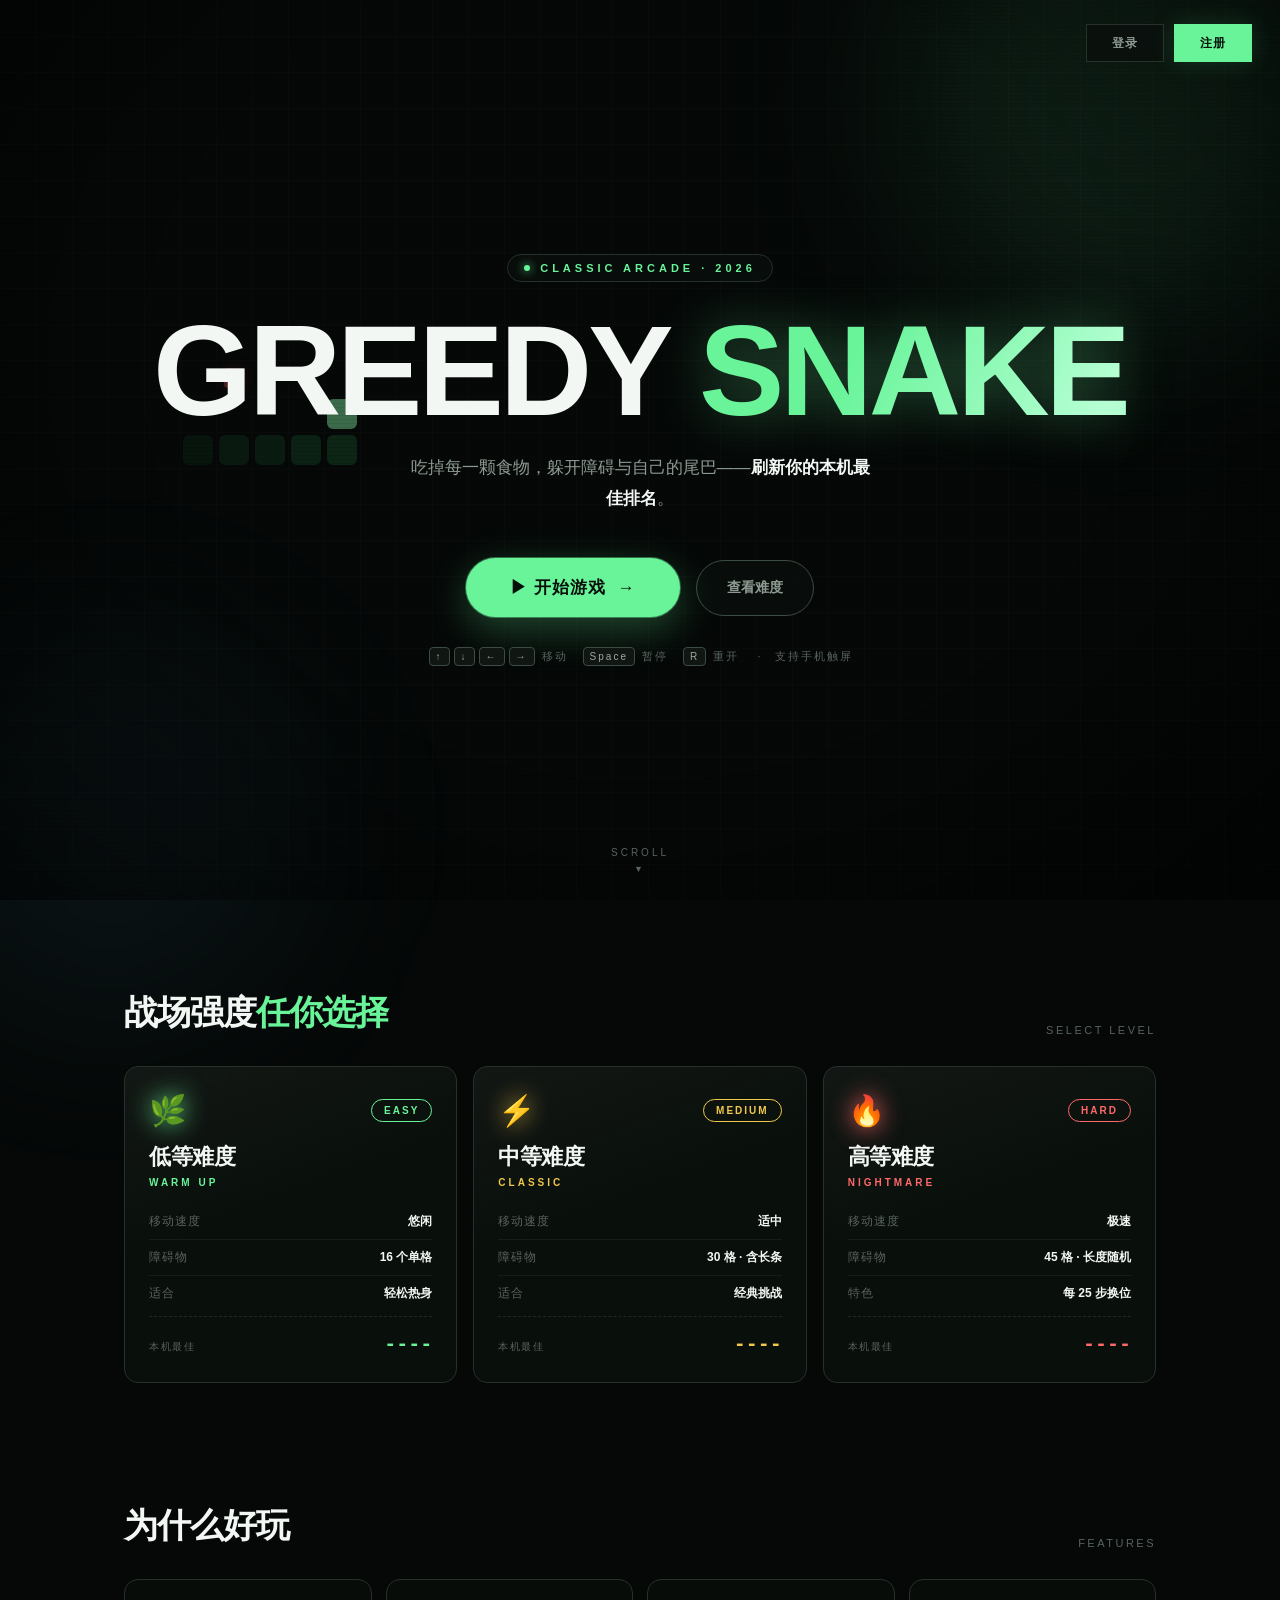
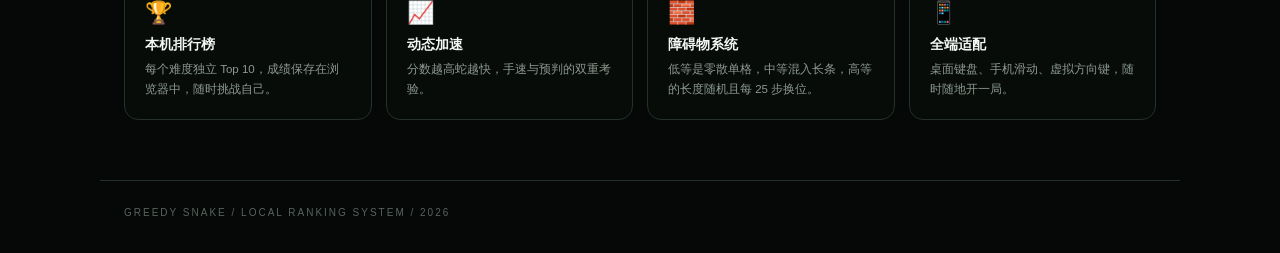
==== commit 63f115a4: "新增用户中心页面，游戏页的昵称位置改成可点击的头像入口 web_game/page/profile.html + profile.js：独立页面，沿用现有深色绿色风格与登录门禁。  页面内容  - 账" ====
--- a/index.html
+++ b/index.html
@@ -114,6 +114,15 @@
             font-weight: 800;
             text-overflow: ellipsis;
             white-space: nowrap;
+            /* 它同时是指向用户中心的链接 */
+            text-decoration: none;
+            transition: color .16s ease;
+        }
+
+        .accountUserName:hover,
+        .accountUserName:focus-visible {
+            color: #8affad;
+            outline: none;
         }
 
         .logoutButton {
@@ -1056,7 +1065,7 @@
     <button class="accountButton guestAccountAction" type="button" data-auth-open="login">登录</button>
     <button class="accountButton primary guestAccountAction" type="button" data-auth-open="register">注册</button>
     <div class="accountUser" id="accountUser" hidden>
-        <span class="accountUserName" id="accountUserName"></span>
+        <a class="accountUserName" id="accountUserName" href="/web_game/page/profile.html" title="进入用户中心"></a>
         <button class="logoutButton" id="logoutButton" type="button">退出</button>
     </div>
 </nav>
